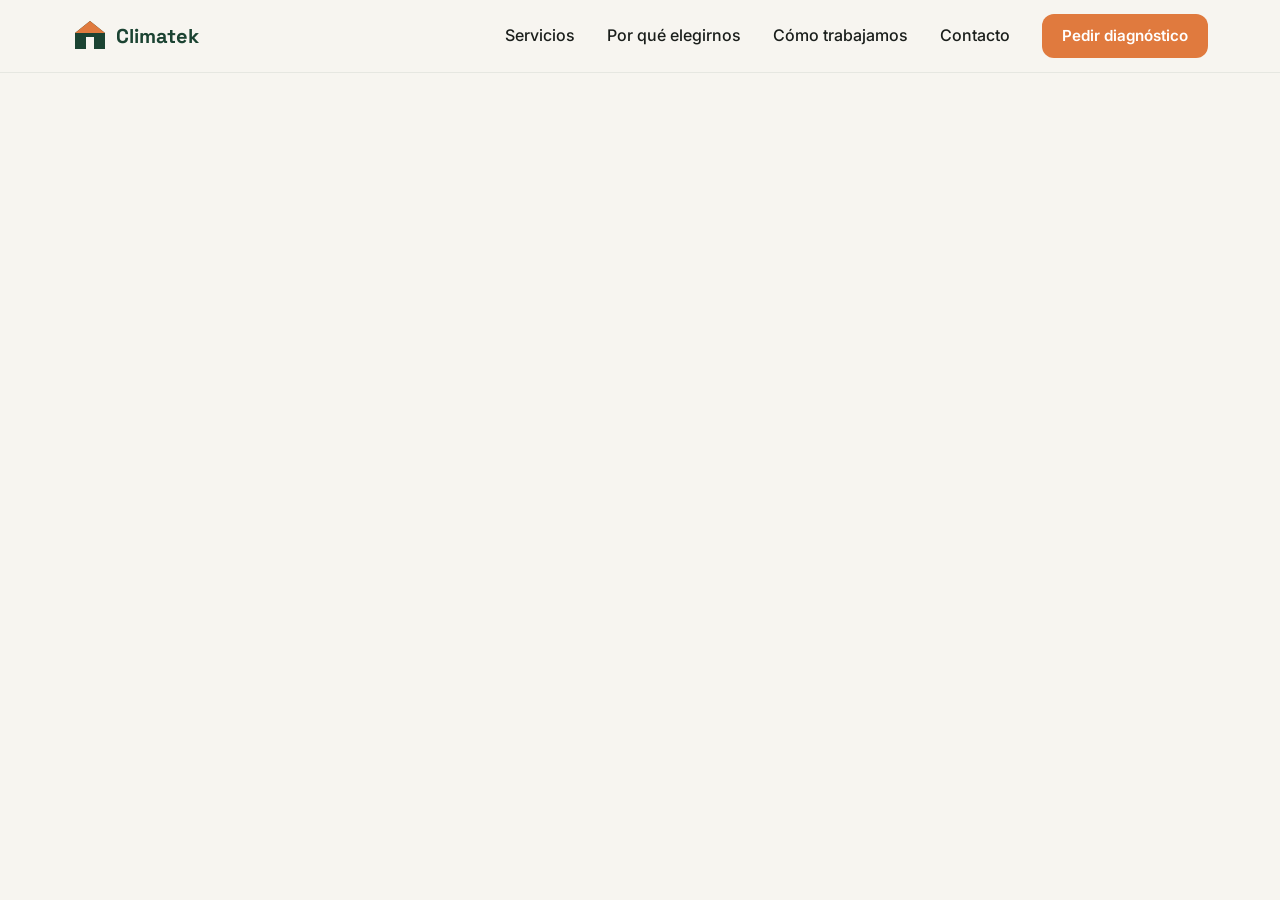
==== index.html @ 530b15f4 "feat: add sticky header, nav, and mobile menu toggle Also adds .claude/launch.json to serve the site" ====
<!DOCTYPE html>
<html lang="es">
<head>
  <meta charset="UTF-8">
  <meta name="viewport" content="width=device-width, initial-scale=1.0">
  <title>Climatek — Construcción bioclimática y eficiencia energética</title>
  <meta name="description" content="Diseño de vivienda bioclimática, análisis energético del hogar e instalación de IoT. Construimos hogares eficientes adaptados a su clima.">
  <link rel="preconnect" href="https://fonts.googleapis.com">
  <link rel="preconnect" href="https://fonts.gstatic.com" crossorigin>
  <link href="https://fonts.googleapis.com/css2?family=Space+Grotesk:wght@500;600;700&family=Inter:wght@400;500;600&display=swap" rel="stylesheet">
  <link rel="stylesheet" href="css/styles.css">
</head>
<body>
  <header class="header" id="header">
    <div class="container header__inner">
      <a href="#inicio" class="logo" aria-label="Climatek — inicio">
        <svg width="36" height="36" viewBox="0 0 36 36" fill="none" xmlns="http://www.w3.org/2000/svg">
          <path d="M18 3 L33 15 V31 H3 V15 Z" fill="#1B4332"/>
          <path d="M18 3 L33 15 H3 Z" fill="#E07A3E"/>
          <rect x="14" y="19" width="8" height="12" fill="#F7F5F0"/>
        </svg>
        <span>Climatek</span>
      </a>
      <button class="nav-toggle" id="navToggle" aria-expanded="false" aria-label="Abrir menú">
        <span></span><span></span><span></span>
      </button>
      <nav class="nav-menu" id="navMenu">
        <a href="#servicios" class="nav-link">Servicios</a>
        <a href="#beneficios" class="nav-link">Por qué elegirnos</a>
        <a href="#proceso" class="nav-link">Cómo trabajamos</a>
        <a href="#contacto" class="nav-link">Contacto</a>
        <a href="#contacto" class="btn btn--accent">Pedir diagnóstico</a>
      </nav>
    </div>
  </header>
  <main>
    <section id="inicio" class="hero"></section>
    <section id="servicios" class="services"></section>
    <section id="beneficios" class="benefits"></section>
    <section id="proceso" class="process"></section>
    <section id="estadisticas" class="stats"></section>
    <section id="contacto" class="contact"></section>
  </main>
  <footer class="footer" id="footer"></footer>
  <script src="js/script.js"></script>
</body>
</html>
---- css/styles.css ----
*, *::before, *::after { box-sizing: border-box; margin: 0; padding: 0; }

:root {
  --color-primary: #1B4332;
  --color-primary-dark: #0F2A1E;
  --color-text: #1A1E1B;
  --color-accent: #E07A3E;
  --color-accent-dark: #C7622A;
  --color-bg: #F7F5F0;
  --color-bg-alt: #D8E6DD;
  --color-white: #FFFFFF;

  --font-heading: "Space Grotesk", sans-serif;
  --font-body: "Inter", sans-serif;

  --container-width: 1200px;
  --radius-md: 12px;
  --radius-lg: 24px;

  --space-xs: 4px;
  --space-sm: 8px;
  --space-md: 16px;
  --space-lg: 32px;
  --space-xl: 64px;
}

html { scroll-behavior: smooth; }

body {
  font-family: var(--font-body);
  color: var(--color-text);
  background: var(--color-bg);
  line-height: 1.6;
}

h1, h2, h3, h4 {
  font-family: var(--font-heading);
  line-height: 1.2;
  font-weight: 600;
}

a { color: inherit; text-decoration: none; }
img, svg { display: block; max-width: 100%; }

.container {
  width: 100%;
  max-width: var(--container-width);
  margin: 0 auto;
  padding: 0 var(--space-lg);
}

@media (max-width: 640px) {
  .container { padding: 0 var(--space-md); }
}

.header {
  position: sticky;
  top: 0;
  z-index: 100;
  background: var(--color-bg);
  border-bottom: 1px solid rgba(27,67,50,0.08);
}

.header__inner {
  display: flex;
  align-items: center;
  justify-content: space-between;
  height: 72px;
}

.logo {
  display: flex;
  align-items: center;
  gap: var(--space-sm);
  font-family: var(--font-heading);
  font-weight: 700;
  font-size: 1.25rem;
  color: var(--color-primary);
}

.btn {
  display: inline-block;
  padding: 10px 20px;
  border-radius: var(--radius-md);
  font-weight: 600;
  font-size: 0.95rem;
  border: none;
  cursor: pointer;
  transition: transform 0.15s ease, background 0.15s ease;
}
.btn--accent { background: var(--color-accent); color: var(--color-white); }
.btn--accent:hover { background: var(--color-accent-dark); transform: translateY(-2px); }
.btn--outline { background: transparent; color: var(--color-primary); border: 2px solid var(--color-primary); }
.btn--outline:hover { background: var(--color-primary); color: var(--color-white); }

.nav-toggle {
  display: none;
  flex-direction: column;
  justify-content: center;
  gap: 5px;
  width: 36px;
  height: 36px;
  background: none;
  border: none;
  cursor: pointer;
}
.nav-toggle span { width: 100%; height: 2px; background: var(--color-text); border-radius: 2px; }

.nav-menu { display: flex; align-items: center; gap: var(--space-lg); }
.nav-link { font-weight: 500; position: relative; padding: 4px 0; }
.nav-link.is-active { color: var(--color-accent); }

@media (max-width: 1024px) {
  .nav-toggle { display: flex; }
  .nav-menu {
    position: absolute;
    top: 72px; left: 0; right: 0;
    background: var(--color-bg);
    flex-direction: column;
    align-items: flex-start;
    gap: var(--space-md);
    padding: var(--space-lg);
    border-bottom: 1px solid rgba(27,67,50,0.08);
    transform: translateY(-110%);
    opacity: 0;
    transition: transform 0.25s ease, opacity 0.25s ease;
    pointer-events: none;
  }
  .nav-menu.is-open { transform: translateY(0); opacity: 1; pointer-events: auto; }
}
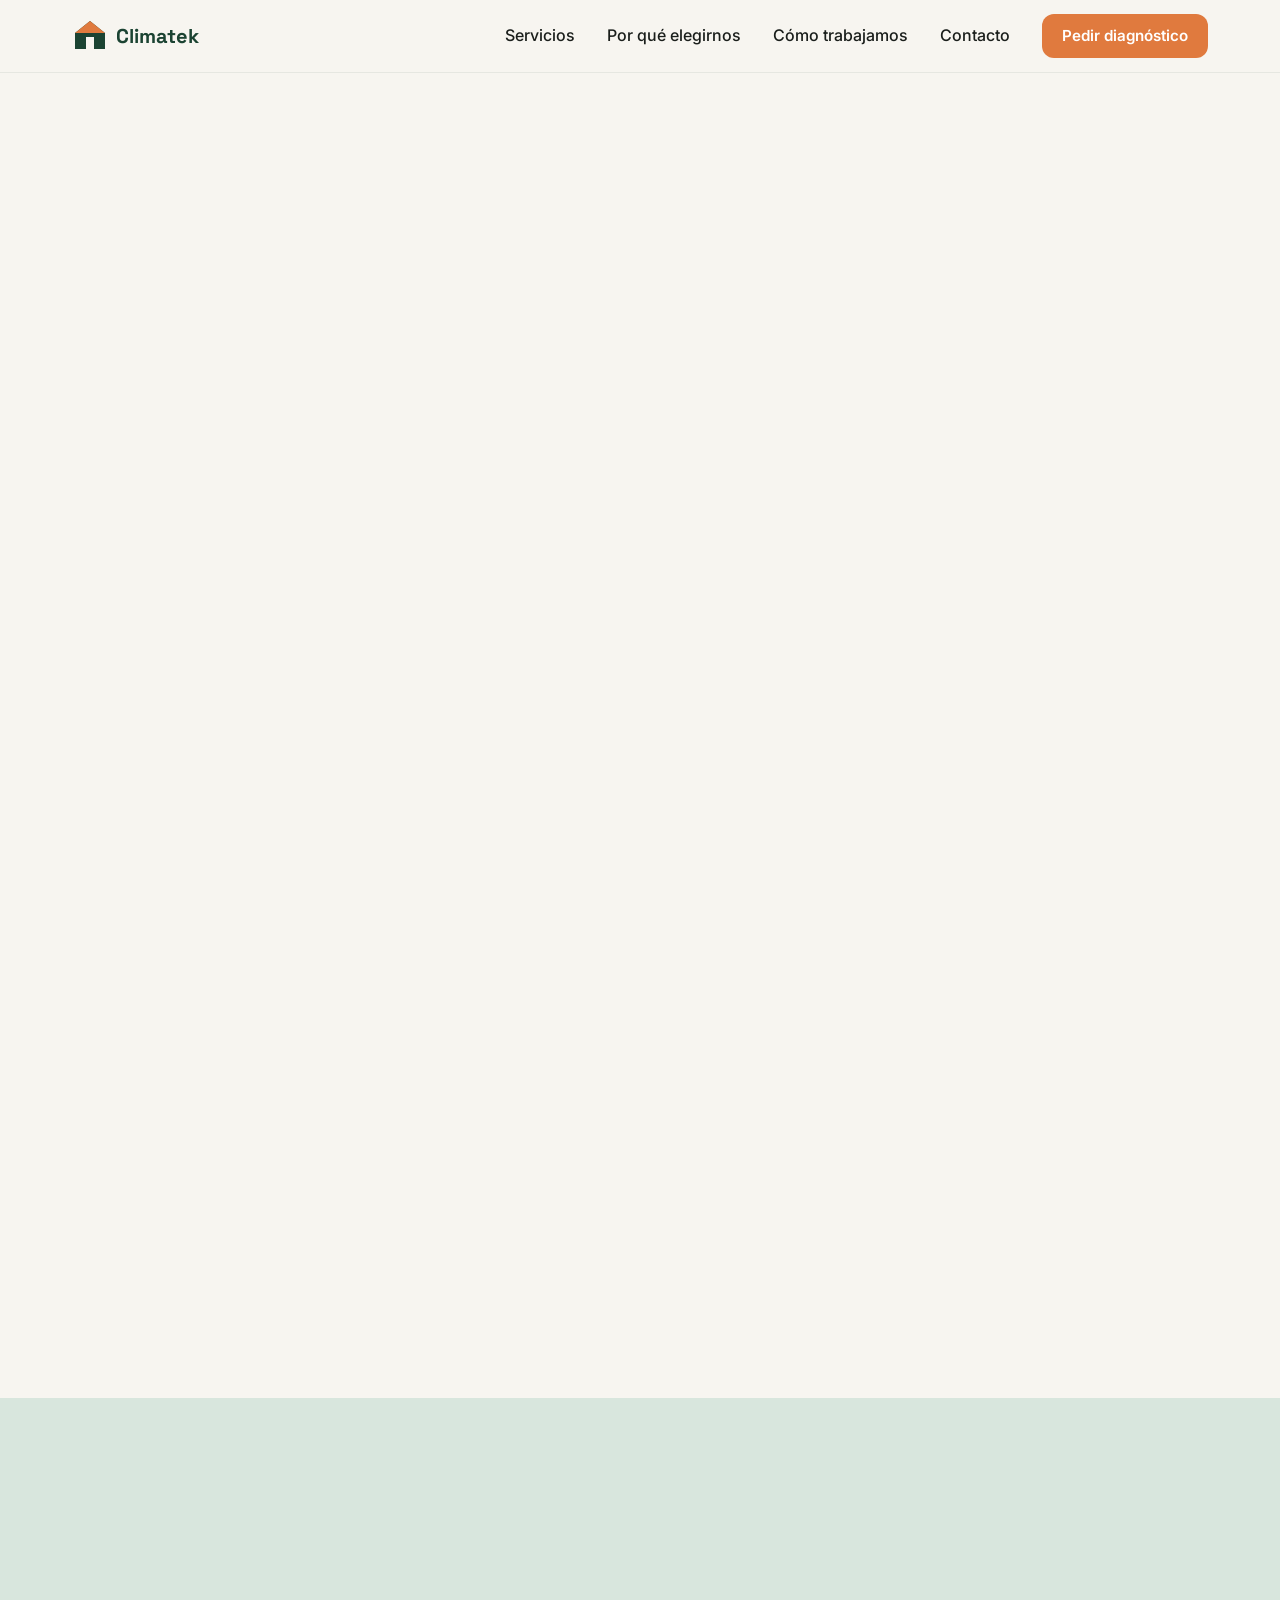
==== commit f785cb2d: "feat: add services, benefits, and process sections" ====
--- a/index.html
+++ b/index.html
@@ -34,10 +34,179 @@
     </div>
   </header>
   <main>
-    <section id="inicio" class="hero"></section>
-    <section id="servicios" class="services"></section>
-    <section id="beneficios" class="benefits"></section>
-    <section id="proceso" class="process"></section>
+    <section id="inicio" class="hero">
+      <div class="container hero__inner">
+        <div class="hero__content reveal">
+          <h1>Viviendas pensadas para su clima. Hogares que ahorran energía.</h1>
+          <p class="hero__subtitle">Diseñamos y mejoramos hogares combinando arquitectura bioclimática, análisis energético y tecnología IoT — para que cada vivienda consuma menos y rinda más.</p>
+          <div class="hero__actions">
+            <a href="#contacto" class="btn btn--accent">Pedir diagnóstico gratuito</a>
+            <a href="#servicios" class="btn btn--outline">Ver servicios</a>
+          </div>
+        </div>
+        <div class="hero__art reveal" aria-hidden="true">
+          <svg viewBox="0 0 420 360" xmlns="http://www.w3.org/2000/svg">
+            <circle cx="330" cy="70" r="40" fill="#E07A3E" opacity="0.9"/>
+            <g stroke="#E07A3E" stroke-width="4" stroke-linecap="round">
+              <line x1="330" y1="10" x2="330" y2="0"/>
+              <line x1="385" y1="30" x2="393" y2="22"/>
+              <line x1="395" y1="70" x2="405" y2="70"/>
+            </g>
+            <path d="M60 220 L160 140 L260 220 V320 H60 Z" fill="#1B4332"/>
+            <path d="M60 220 L160 140 L260 220 H60 Z" fill="#2D6A4F"/>
+            <rect x="100" y="250" width="40" height="70" fill="#F7F5F0"/>
+            <rect x="170" y="240" width="60" height="40" fill="#D8E6DD" stroke="#1B4332" stroke-width="2"/>
+            <g transform="translate(170,150) rotate(-18)">
+              <rect x="0" y="0" width="70" height="40" rx="3" fill="#0F2A1E"/>
+              <line x1="0" y1="10" x2="70" y2="10" stroke="#2D6A4F" stroke-width="2"/>
+              <line x1="0" y1="20" x2="70" y2="20" stroke="#2D6A4F" stroke-width="2"/>
+              <line x1="0" y1="30" x2="70" y2="30" stroke="#2D6A4F" stroke-width="2"/>
+            </g>
+            <circle cx="300" cy="260" r="26" fill="#FFFFFF" stroke="#1B4332" stroke-width="3"/>
+            <circle cx="300" cy="260" r="6" fill="#E07A3E"/>
+            <path d="M300 260 L300 240 M300 260 L316 272" stroke="#1B4332" stroke-width="3" stroke-linecap="round" fill="none"/>
+            <path d="M268 260 Q284 230 300 260 Q316 290 332 260" stroke="#E07A3E" stroke-width="2" fill="none" opacity="0.6"/>
+          </svg>
+        </div>
+      </div>
+    </section>
+    <section id="servicios" class="services">
+      <div class="container">
+        <h2 class="section-title reveal">Nuestros servicios</h2>
+        <p class="section-subtitle reveal">Tres formas de hacer que su vivienda rinda mejor con su entorno y con el presupuesto.</p>
+
+        <div class="services__grid">
+          <article class="service-card reveal">
+            <svg class="service-card__art" viewBox="0 0 120 120" aria-hidden="true">
+              <circle cx="60" cy="60" r="56" fill="#D8E6DD"/>
+              <path d="M30 70 L60 44 L90 70 V96 H30 Z" fill="#1B4332"/>
+              <path d="M30 70 L60 44 L90 70 H30 Z" fill="#2D6A4F"/>
+              <g stroke="#E07A3E" stroke-width="3" stroke-linecap="round">
+                <line x1="60" y1="20" x2="60" y2="30"/>
+                <line x1="34" y1="30" x2="40" y2="36"/>
+                <line x1="86" y1="30" x2="80" y2="36"/>
+              </g>
+            </svg>
+            <h3>Diseño de vivienda bioclimática</h3>
+            <p>Proyectamos su casa en función de la orientación solar, vientos y temperatura del terreno, para reducir la demanda de calefacción y refrigeración desde el primer plano.</p>
+            <ul class="service-card__list">
+              <li>Estudio climático del terreno</li>
+              <li>Orientación y ventilación óptima</li>
+              <li>Selección de materiales según zona</li>
+            </ul>
+          </article>
+
+          <article class="service-card reveal">
+            <svg class="service-card__art" viewBox="0 0 120 120" aria-hidden="true">
+              <circle cx="60" cy="60" r="56" fill="#D8E6DD"/>
+              <rect x="38" y="30" width="44" height="60" rx="4" fill="#1B4332"/>
+              <rect x="46" y="40" width="28" height="6" fill="#E07A3E"/>
+              <rect x="46" y="52" width="20" height="6" fill="#F7F5F0"/>
+              <rect x="46" y="64" width="24" height="6" fill="#F7F5F0"/>
+              <path d="M30 94 L50 78 L70 90 L90 74" stroke="#E07A3E" stroke-width="3" fill="none" stroke-linecap="round"/>
+            </svg>
+            <h3>Análisis energético del hogar</h3>
+            <p>Medimos el consumo real de su vivienda y entregamos un plan de mejora concreto: qué cambiar primero, cuánto ahorra y en cuánto tiempo se recupera la inversión.</p>
+            <ul class="service-card__list">
+              <li>Auditoría energética completa</li>
+              <li>Plan de mejoras priorizado</li>
+              <li>Estimación de ahorro y retorno</li>
+            </ul>
+          </article>
+
+          <article class="service-card reveal">
+            <svg class="service-card__art" viewBox="0 0 120 120" aria-hidden="true">
+              <circle cx="60" cy="60" r="56" fill="#D8E6DD"/>
+              <rect x="34" y="70" width="52" height="24" rx="4" fill="#1B4332"/>
+              <circle cx="60" cy="42" r="16" fill="none" stroke="#2D6A4F" stroke-width="3"/>
+              <circle cx="60" cy="42" r="6" fill="#E07A3E"/>
+              <circle cx="36" cy="30" r="5" fill="#E07A3E" opacity="0.7"/>
+              <circle cx="84" cy="30" r="5" fill="#E07A3E" opacity="0.7"/>
+              <line x1="60" y1="58" x2="60" y2="70" stroke="#2D6A4F" stroke-width="3"/>
+            </svg>
+            <h3>Análisis para instalación de IoT</h3>
+            <p>Evaluamos su hogar para definir qué sensores y automatizaciones tienen sentido: control de temperatura, consumo en tiempo real y gestión remota, sin sobre-equipar.</p>
+            <ul class="service-card__list">
+              <li>Relevamiento de puntos clave</li>
+              <li>Selección de sensores y hubs</li>
+              <li>Plan de instalación por etapas</li>
+            </ul>
+          </article>
+        </div>
+      </div>
+    </section>
+    <section id="beneficios" class="benefits">
+      <div class="container">
+        <h2 class="section-title reveal">Por qué elegirnos</h2>
+        <p class="section-subtitle reveal">Combinamos construcción, datos y tecnología para que cada decisión tenga un retorno medible.</p>
+
+        <div class="benefits__grid">
+          <div class="benefit reveal">
+            <svg class="benefit__icon" viewBox="0 0 48 48" aria-hidden="true">
+              <circle cx="24" cy="24" r="22" fill="none" stroke="#1B4332" stroke-width="2.5"/>
+              <path d="M24 12 L24 24 L32 30" stroke="#E07A3E" stroke-width="2.5" fill="none" stroke-linecap="round"/>
+            </svg>
+            <h3>Ahorro energético real</h3>
+            <p>Reducciones de consumo medibles desde los primeros meses de implementado el plan.</p>
+          </div>
+          <div class="benefit reveal">
+            <svg class="benefit__icon" viewBox="0 0 48 48" aria-hidden="true">
+              <rect x="10" y="10" width="28" height="28" rx="4" fill="none" stroke="#1B4332" stroke-width="2.5"/>
+              <circle cx="24" cy="24" r="5" fill="#E07A3E"/>
+              <line x1="24" y1="4" x2="24" y2="10" stroke="#1B4332" stroke-width="2.5"/>
+              <line x1="24" y1="38" x2="24" y2="44" stroke="#1B4332" stroke-width="2.5"/>
+            </svg>
+            <h3>Tecnología IoT aplicada</h3>
+            <p>Sensores y automatización pensados para el uso real del hogar, sin complejidad innecesaria.</p>
+          </div>
+          <div class="benefit reveal">
+            <svg class="benefit__icon" viewBox="0 0 48 48" aria-hidden="true">
+              <path d="M12 30 L24 16 L36 30" fill="none" stroke="#1B4332" stroke-width="2.5" stroke-linecap="round"/>
+              <circle cx="24" cy="16" r="4" fill="#E07A3E"/>
+            </svg>
+            <h3>Diseño adaptado al clima</h3>
+            <p>Cada proyecto se piensa según el terreno, la orientación y el microclima específico.</p>
+          </div>
+          <div class="benefit reveal">
+            <svg class="benefit__icon" viewBox="0 0 48 48" aria-hidden="true">
+              <circle cx="24" cy="24" r="22" fill="none" stroke="#1B4332" stroke-width="2.5"/>
+              <path d="M16 24 L22 30 L33 18" stroke="#E07A3E" stroke-width="3" fill="none" stroke-linecap="round" stroke-linejoin="round"/>
+            </svg>
+            <h3>Experiencia comprobada</h3>
+            <p>Un equipo que combina arquitectura, eficiencia energética e ingeniería en un mismo proceso.</p>
+          </div>
+        </div>
+      </div>
+    </section>
+    <section id="proceso" class="process">
+      <div class="container">
+        <h2 class="section-title reveal">Cómo trabajamos</h2>
+        <p class="section-subtitle reveal">Un proceso claro, de principio a fin, para cada proyecto.</p>
+
+        <ol class="timeline">
+          <li class="timeline__step reveal">
+            <span class="timeline__number">1</span>
+            <h3>Diagnóstico</h3>
+            <p>Visitamos el terreno o la vivienda y recopilamos datos climáticos, constructivos y de consumo.</p>
+          </li>
+          <li class="timeline__step reveal">
+            <span class="timeline__number">2</span>
+            <h3>Diseño y análisis</h3>
+            <p>Elaboramos la propuesta de diseño bioclimático o el plan de mejora energética e IoT.</p>
+          </li>
+          <li class="timeline__step reveal">
+            <span class="timeline__number">3</span>
+            <h3>Implementación</h3>
+            <p>Ejecutamos la construcción, las mejoras o la instalación de sensores según el plan acordado.</p>
+          </li>
+          <li class="timeline__step reveal">
+            <span class="timeline__number">4</span>
+            <h3>Seguimiento</h3>
+            <p>Medimos resultados reales de ahorro y ajustamos el sistema si es necesario.</p>
+          </li>
+        </ol>
+      </div>
+    </section>
     <section id="estadisticas" class="stats"></section>
     <section id="contacto" class="contact"></section>
   </main>
--- a/css/styles.css
+++ b/css/styles.css
@@ -128,3 +128,104 @@
   }
   .nav-menu.is-open { transform: translateY(0); opacity: 1; pointer-events: auto; }
 }
+
+.hero { padding: var(--space-xl) 0; overflow: hidden; }
+.hero__inner {
+  display: grid;
+  grid-template-columns: 1.1fr 1fr;
+  gap: var(--space-xl);
+  align-items: center;
+}
+.hero h1 { font-size: clamp(2rem, 4vw, 3rem); color: var(--color-primary-dark); margin-bottom: var(--space-md); }
+.hero__subtitle { font-size: 1.1rem; max-width: 46ch; margin-bottom: var(--space-lg); color: #3A4540; }
+.hero__actions { display: flex; gap: var(--space-md); flex-wrap: wrap; }
+.hero__art svg { width: 100%; height: auto; }
+
+@media (max-width: 1024px) {
+  .hero__inner { grid-template-columns: 1fr; text-align: center; }
+  .hero__actions { justify-content: center; }
+  .hero__art { max-width: 360px; margin: 0 auto; }
+}
+
+.reveal { opacity: 0; transform: translateY(24px); transition: opacity 0.6s ease, transform 0.6s ease; }
+.reveal.is-visible { opacity: 1; transform: translateY(0); }
+
+.services { padding: var(--space-xl) 0; }
+.section-title { font-size: clamp(1.75rem, 3vw, 2.5rem); color: var(--color-primary-dark); text-align: center; }
+.section-subtitle { text-align: center; max-width: 60ch; margin: var(--space-sm) auto var(--space-xl); color: #3A4540; }
+
+.services__grid {
+  display: grid;
+  grid-template-columns: repeat(3, 1fr);
+  gap: var(--space-lg);
+}
+
+.service-card {
+  background: var(--color-white);
+  border-radius: var(--radius-lg);
+  padding: var(--space-lg);
+  transition: transform 0.2s ease, box-shadow 0.2s ease;
+}
+.service-card:hover { transform: translateY(-6px); box-shadow: 0 16px 32px rgba(27,67,50,0.12); }
+.service-card__art { width: 100px; height: 100px; margin-bottom: var(--space-md); }
+.service-card h3 { font-size: 1.25rem; color: var(--color-primary-dark); margin-bottom: var(--space-sm); }
+.service-card p { color: #3A4540; margin-bottom: var(--space-md); }
+.service-card__list { list-style: none; display: flex; flex-direction: column; gap: 6px; }
+.service-card__list li { padding-left: var(--space-md); position: relative; font-size: 0.92rem; }
+.service-card__list li::before { content: "✓"; position: absolute; left: 0; color: var(--color-accent); font-weight: 700; }
+
+@media (max-width: 1024px) {
+  .services__grid { grid-template-columns: repeat(2, 1fr); }
+}
+@media (max-width: 640px) {
+  .services__grid { grid-template-columns: 1fr; }
+}
+
+.benefits { padding: var(--space-xl) 0; background: var(--color-bg-alt); }
+.benefits__grid {
+  display: grid;
+  grid-template-columns: repeat(4, 1fr);
+  gap: var(--space-lg);
+}
+.benefit { text-align: center; }
+.benefit__icon { width: 48px; height: 48px; margin: 0 auto var(--space-md); }
+.benefit h3 { font-size: 1.05rem; color: var(--color-primary-dark); margin-bottom: var(--space-xs); }
+.benefit p { font-size: 0.92rem; color: #3A4540; }
+
+@media (max-width: 1024px) {
+  .benefits__grid { grid-template-columns: repeat(2, 1fr); }
+}
+@media (max-width: 640px) {
+  .benefits__grid { grid-template-columns: 1fr; }
+}
+
+.process { padding: var(--space-xl) 0; }
+.timeline {
+  list-style: none;
+  display: grid;
+  grid-template-columns: repeat(4, 1fr);
+  gap: var(--space-lg);
+  position: relative;
+}
+.timeline__step { text-align: center; padding-top: var(--space-lg); position: relative; }
+.timeline__number {
+  display: flex;
+  align-items: center;
+  justify-content: center;
+  width: 40px; height: 40px;
+  margin: 0 auto var(--space-md);
+  border-radius: 50%;
+  background: var(--color-primary);
+  color: var(--color-white);
+  font-family: var(--font-heading);
+  font-weight: 700;
+}
+.timeline__step h3 { color: var(--color-primary-dark); margin-bottom: var(--space-xs); }
+.timeline__step p { font-size: 0.92rem; color: #3A4540; }
+
+@media (max-width: 1024px) {
+  .timeline { grid-template-columns: repeat(2, 1fr); }
+}
+@media (max-width: 640px) {
+  .timeline { grid-template-columns: 1fr; }
+}
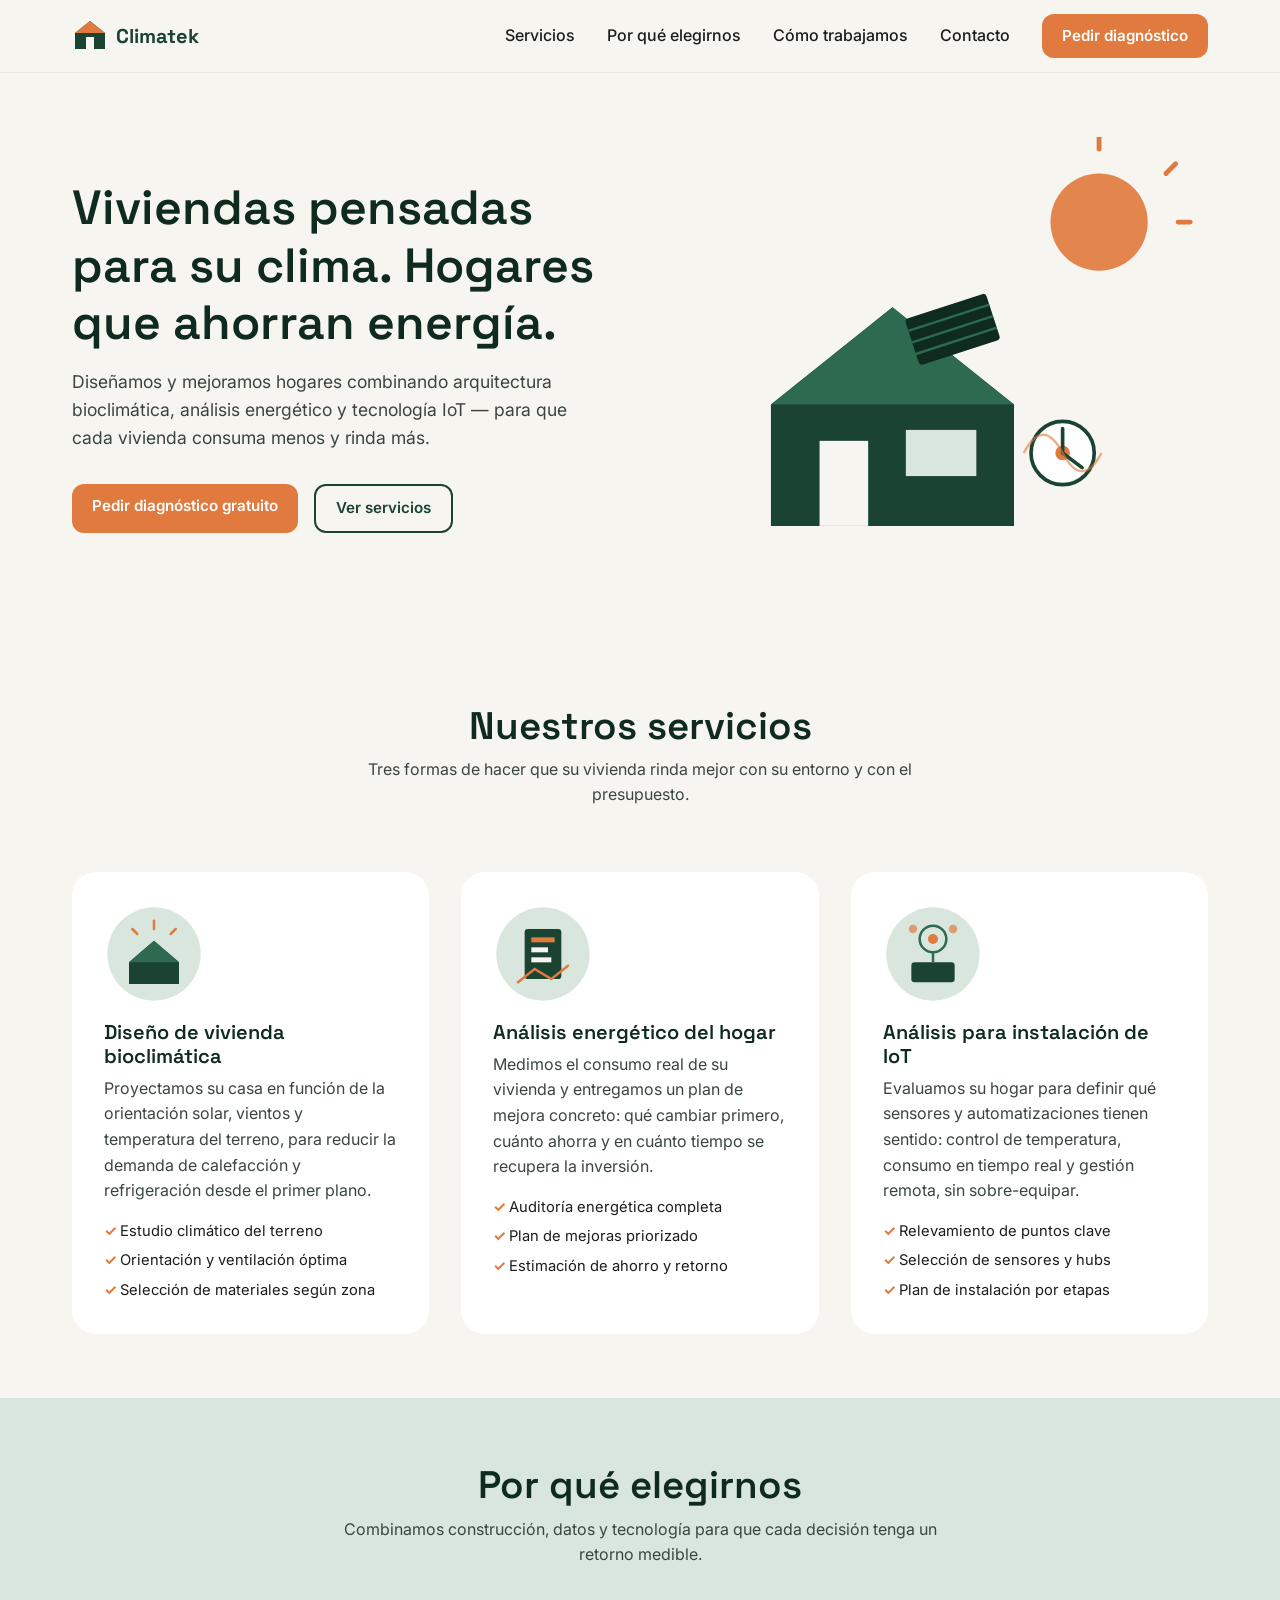
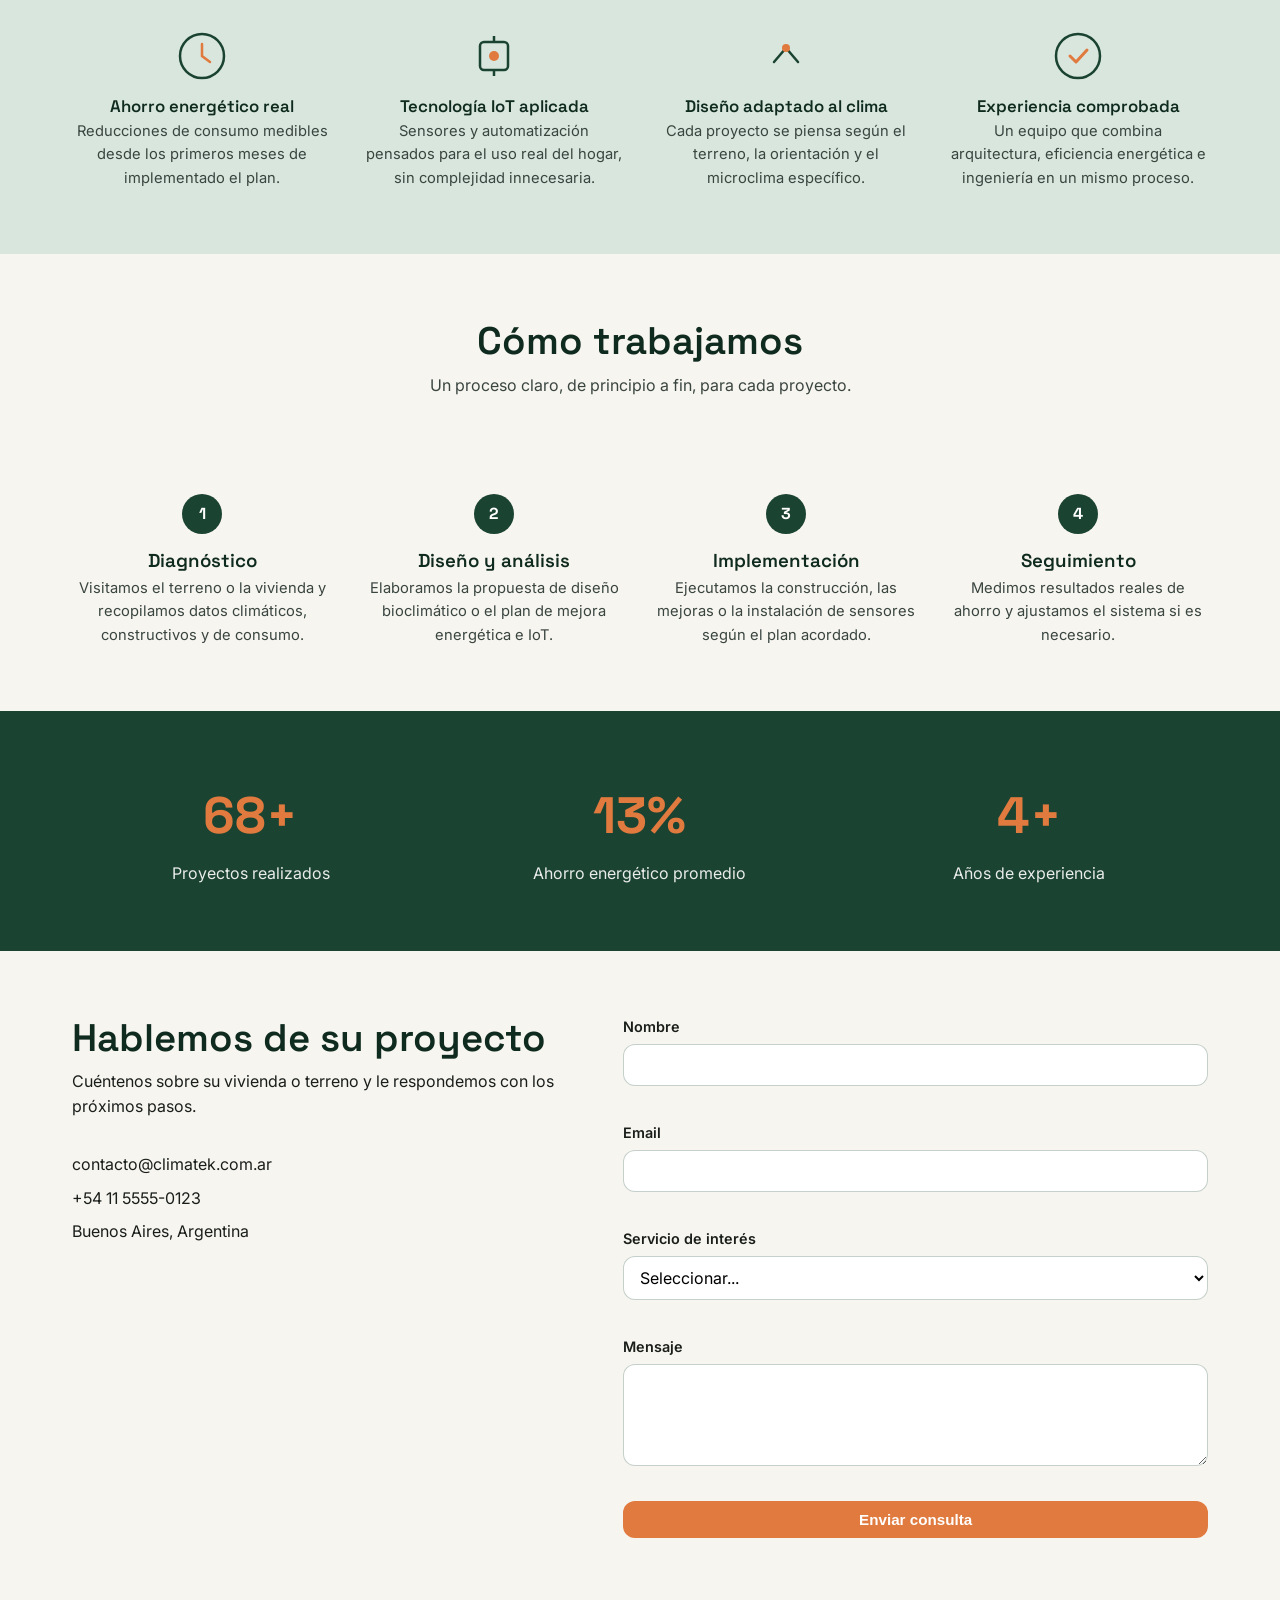
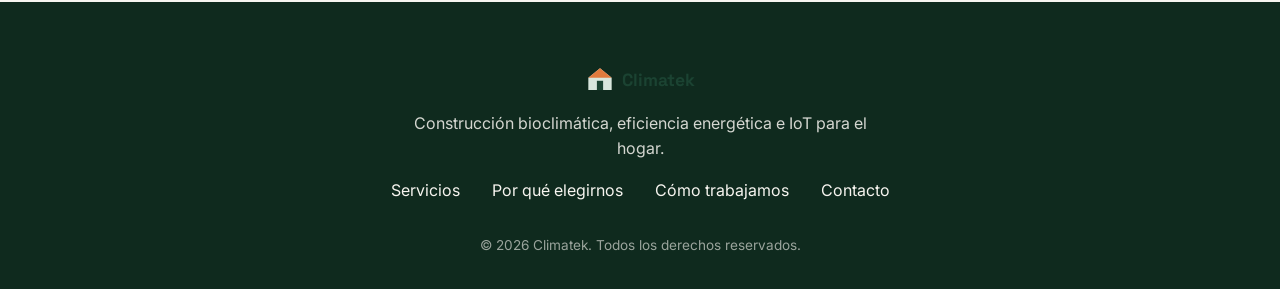
==== commit e314a9dd: "feat: add stats counters, contact form, footer, and scroll interactivity Completes the landing page:" ====
--- a/index.html
+++ b/index.html
@@ -207,10 +207,86 @@
         </ol>
       </div>
     </section>
-    <section id="estadisticas" class="stats"></section>
-    <section id="contacto" class="contact"></section>
+    <section id="estadisticas" class="stats">
+      <div class="container stats__grid">
+        <div class="stat">
+          <span class="stat-number" data-target="180">0</span><span class="stat-suffix">+</span>
+          <p>Proyectos realizados</p>
+        </div>
+        <div class="stat">
+          <span class="stat-number" data-target="35">0</span><span class="stat-suffix">%</span>
+          <p>Ahorro energético promedio</p>
+        </div>
+        <div class="stat">
+          <span class="stat-number" data-target="12">0</span><span class="stat-suffix">+</span>
+          <p>Años de experiencia</p>
+        </div>
+      </div>
+    </section>
+    <section id="contacto" class="contact">
+      <div class="container contact__inner">
+        <div class="contact__info reveal">
+          <h2 class="section-title" style="text-align:left">Hablemos de su proyecto</h2>
+          <p>Cuéntenos sobre su vivienda o terreno y le respondemos con los próximos pasos.</p>
+          <ul class="contact__details">
+            <li>contacto@climatek.com.ar</li>
+            <li>+54 11 5555-0123</li>
+            <li>Buenos Aires, Argentina</li>
+          </ul>
+        </div>
+
+        <form id="contactForm" class="contact-form reveal" novalidate>
+          <div class="form-field">
+            <label for="name">Nombre</label>
+            <input type="text" id="name" name="name" required>
+            <span class="form-error" data-for="name"></span>
+          </div>
+          <div class="form-field">
+            <label for="email">Email</label>
+            <input type="email" id="email" name="email" required>
+            <span class="form-error" data-for="email"></span>
+          </div>
+          <div class="form-field">
+            <label for="service">Servicio de interés</label>
+            <select id="service" name="service" required>
+              <option value="" disabled selected>Seleccionar...</option>
+              <option value="bioclimatico">Diseño de vivienda bioclimática</option>
+              <option value="energetico">Análisis energético del hogar</option>
+              <option value="iot">Análisis para instalación de IoT</option>
+            </select>
+            <span class="form-error" data-for="service"></span>
+          </div>
+          <div class="form-field">
+            <label for="message">Mensaje</label>
+            <textarea id="message" name="message" rows="4" required></textarea>
+            <span class="form-error" data-for="message"></span>
+          </div>
+          <button type="submit" class="btn btn--accent">Enviar consulta</button>
+          <p class="form-success" hidden>¡Gracias! Recibimos su consulta y le responderemos a la brevedad.</p>
+        </form>
+      </div>
+    </section>
   </main>
-  <footer class="footer" id="footer"></footer>
+  <footer class="footer" id="footer">
+    <div class="container footer__inner">
+      <div class="logo logo--footer">
+        <svg width="28" height="28" viewBox="0 0 36 36" fill="none" xmlns="http://www.w3.org/2000/svg">
+          <path d="M18 3 L33 15 V31 H3 V15 Z" fill="#D8E6DD"/>
+          <path d="M18 3 L33 15 H3 Z" fill="#E07A3E"/>
+          <rect x="14" y="19" width="8" height="12" fill="#1B4332"/>
+        </svg>
+        <span>Climatek</span>
+      </div>
+      <p class="footer__tagline">Construcción bioclimática, eficiencia energética e IoT para el hogar.</p>
+      <nav class="footer__links">
+        <a href="#servicios">Servicios</a>
+        <a href="#beneficios">Por qué elegirnos</a>
+        <a href="#proceso">Cómo trabajamos</a>
+        <a href="#contacto">Contacto</a>
+      </nav>
+      <p class="footer__copy">© 2026 Climatek. Todos los derechos reservados.</p>
+    </div>
+  </footer>
   <script src="js/script.js"></script>
 </body>
 </html>
--- a/css/styles.css
+++ b/css/styles.css
@@ -229,3 +229,63 @@
 @media (max-width: 640px) {
   .timeline { grid-template-columns: 1fr; }
 }
+
+.stats { padding: var(--space-xl) 0; background: var(--color-primary); color: var(--color-white); }
+.stats__grid {
+  display: grid;
+  grid-template-columns: repeat(3, 1fr);
+  gap: var(--space-lg);
+  text-align: center;
+}
+.stat-number, .stat-suffix {
+  font-family: var(--font-heading);
+  font-size: clamp(2.25rem, 4vw, 3.25rem);
+  font-weight: 700;
+  color: var(--color-accent);
+}
+.stat p { margin-top: var(--space-xs); opacity: 0.9; }
+
+@media (max-width: 640px) {
+  .stats__grid { grid-template-columns: 1fr; gap: var(--space-xl); }
+}
+
+.contact { padding: var(--space-xl) 0; }
+.contact__inner {
+  display: grid;
+  grid-template-columns: 1fr 1.2fr;
+  gap: var(--space-xl);
+}
+.contact__info h2 { margin-bottom: var(--space-sm); }
+.contact__details { list-style: none; margin-top: var(--space-lg); display: flex; flex-direction: column; gap: var(--space-sm); }
+
+.contact-form { display: flex; flex-direction: column; gap: var(--space-md); }
+.form-field { display: flex; flex-direction: column; gap: 6px; }
+.form-field label { font-weight: 600; font-size: 0.9rem; }
+.form-field input, .form-field select, .form-field textarea {
+  padding: 10px 12px;
+  border: 1.5px solid rgba(27,67,50,0.25);
+  border-radius: var(--radius-md);
+  font-family: var(--font-body);
+  font-size: 1rem;
+  background: var(--color-white);
+}
+.form-field input:focus, .form-field select:focus, .form-field textarea:focus {
+  outline: none;
+  border-color: var(--color-accent);
+}
+.form-field.has-error input, .form-field.has-error select, .form-field.has-error textarea {
+  border-color: #C0392B;
+}
+.form-error { font-size: 0.82rem; color: #C0392B; min-height: 1em; }
+.form-success { margin-top: var(--space-sm); color: var(--color-primary-dark); font-weight: 600; }
+
+@media (max-width: 1024px) {
+  .contact__inner { grid-template-columns: 1fr; }
+}
+
+.footer { background: var(--color-primary-dark); color: var(--color-bg); padding: var(--space-xl) 0 var(--space-lg); }
+.footer__inner { display: flex; flex-direction: column; align-items: center; gap: var(--space-md); text-align: center; }
+.logo--footer { display: flex; align-items: center; gap: var(--space-sm); font-family: var(--font-heading); font-weight: 700; font-size: 1.1rem; }
+.footer__tagline { max-width: 50ch; opacity: 0.85; }
+.footer__links { display: flex; gap: var(--space-lg); flex-wrap: wrap; justify-content: center; }
+.footer__copy { opacity: 0.6; font-size: 0.85rem; margin-top: var(--space-md); }
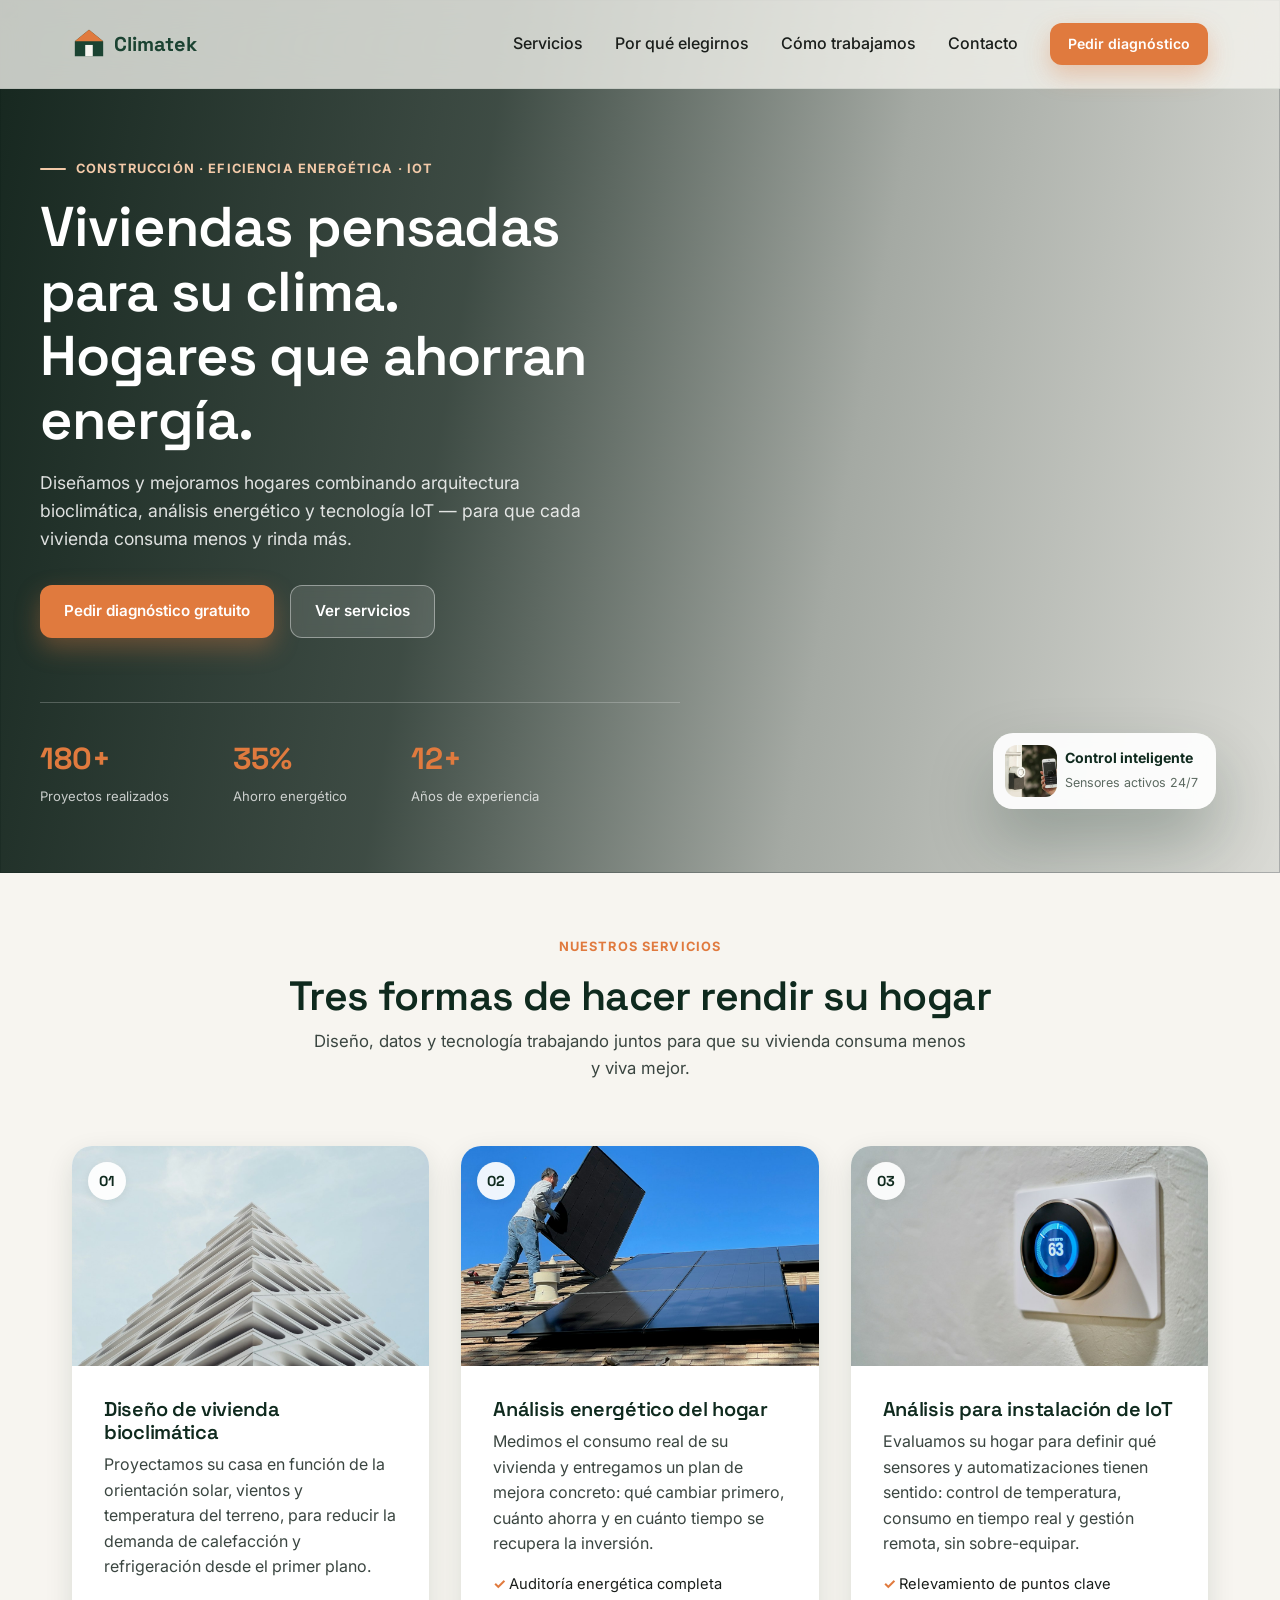
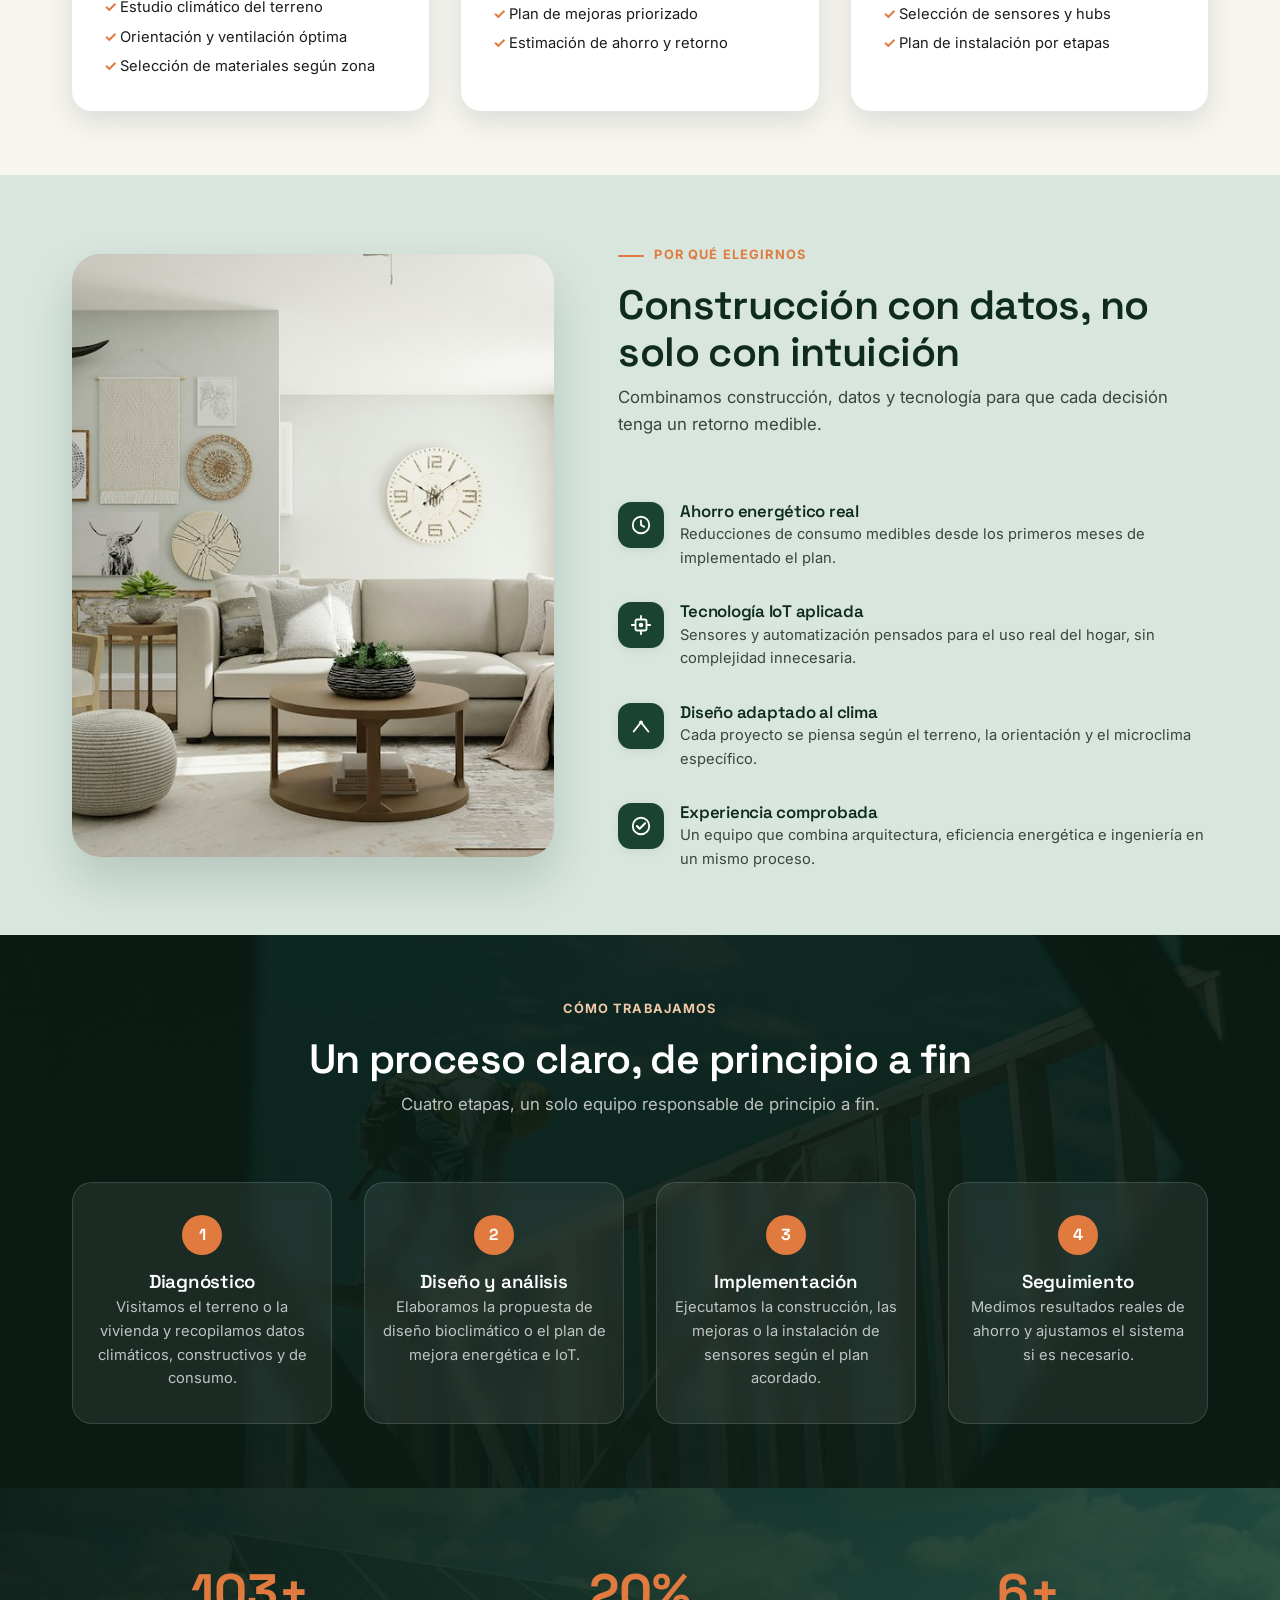
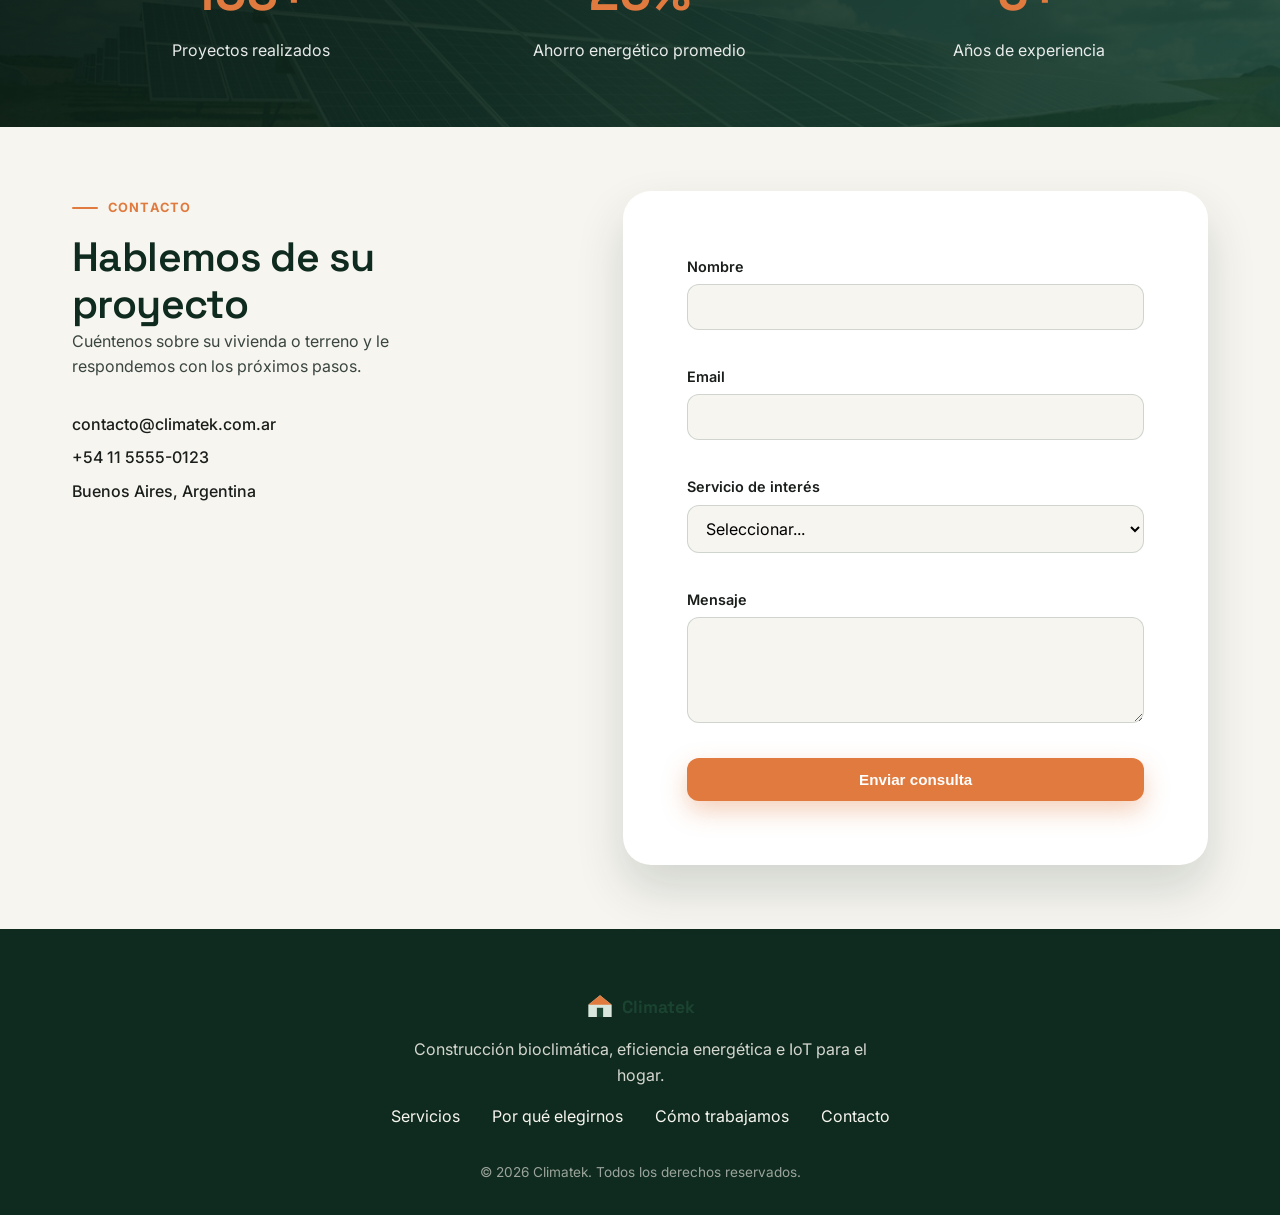
==== commit 1c1dd242: "feat: redesign with real photography and premium SaaS-style visual depth Replaces the hand-drawn SVG" ====
--- a/index.html
+++ b/index.html
@@ -7,14 +7,14 @@
   <meta name="description" content="Diseño de vivienda bioclimática, análisis energético del hogar e instalación de IoT. Construimos hogares eficientes adaptados a su clima.">
   <link rel="preconnect" href="https://fonts.googleapis.com">
   <link rel="preconnect" href="https://fonts.gstatic.com" crossorigin>
-  <link href="https://fonts.googleapis.com/css2?family=Space+Grotesk:wght@500;600;700&family=Inter:wght@400;500;600&display=swap" rel="stylesheet">
+  <link href="https://fonts.googleapis.com/css2?family=Space+Grotesk:wght@500;600;700&family=Inter:wght@400;500;600;700&display=swap" rel="stylesheet">
   <link rel="stylesheet" href="css/styles.css">
 </head>
 <body>
   <header class="header" id="header">
     <div class="container header__inner">
       <a href="#inicio" class="logo" aria-label="Climatek — inicio">
-        <svg width="36" height="36" viewBox="0 0 36 36" fill="none" xmlns="http://www.w3.org/2000/svg">
+        <svg width="34" height="34" viewBox="0 0 36 36" fill="none" xmlns="http://www.w3.org/2000/svg">
           <path d="M18 3 L33 15 V31 H3 V15 Z" fill="#1B4332"/>
           <path d="M18 3 L33 15 H3 Z" fill="#E07A3E"/>
           <rect x="14" y="19" width="8" height="12" fill="#F7F5F0"/>
@@ -29,159 +29,164 @@
         <a href="#beneficios" class="nav-link">Por qué elegirnos</a>
         <a href="#proceso" class="nav-link">Cómo trabajamos</a>
         <a href="#contacto" class="nav-link">Contacto</a>
-        <a href="#contacto" class="btn btn--accent">Pedir diagnóstico</a>
+        <a href="#contacto" class="btn btn--accent btn--sm">Pedir diagnóstico</a>
       </nav>
     </div>
   </header>
+
   <main>
     <section id="inicio" class="hero">
+      <div class="hero__media" aria-hidden="true">
+        <img src="assets/img/hero.jpg" alt="">
+      </div>
+      <div class="hero__scrim" aria-hidden="true"></div>
+
       <div class="container hero__inner">
         <div class="hero__content reveal">
-          <h1>Viviendas pensadas para su clima. Hogares que ahorran energía.</h1>
+          <span class="eyebrow eyebrow--light">Construcción · Eficiencia energética · IoT</span>
+          <h1>Viviendas pensadas para su clima.<br>Hogares que ahorran energía.</h1>
           <p class="hero__subtitle">Diseñamos y mejoramos hogares combinando arquitectura bioclimática, análisis energético y tecnología IoT — para que cada vivienda consuma menos y rinda más.</p>
           <div class="hero__actions">
             <a href="#contacto" class="btn btn--accent">Pedir diagnóstico gratuito</a>
-            <a href="#servicios" class="btn btn--outline">Ver servicios</a>
-          </div>
-        </div>
-        <div class="hero__art reveal" aria-hidden="true">
-          <svg viewBox="0 0 420 360" xmlns="http://www.w3.org/2000/svg">
-            <circle cx="330" cy="70" r="40" fill="#E07A3E" opacity="0.9"/>
-            <g stroke="#E07A3E" stroke-width="4" stroke-linecap="round">
-              <line x1="330" y1="10" x2="330" y2="0"/>
-              <line x1="385" y1="30" x2="393" y2="22"/>
-              <line x1="395" y1="70" x2="405" y2="70"/>
-            </g>
-            <path d="M60 220 L160 140 L260 220 V320 H60 Z" fill="#1B4332"/>
-            <path d="M60 220 L160 140 L260 220 H60 Z" fill="#2D6A4F"/>
-            <rect x="100" y="250" width="40" height="70" fill="#F7F5F0"/>
-            <rect x="170" y="240" width="60" height="40" fill="#D8E6DD" stroke="#1B4332" stroke-width="2"/>
-            <g transform="translate(170,150) rotate(-18)">
-              <rect x="0" y="0" width="70" height="40" rx="3" fill="#0F2A1E"/>
-              <line x1="0" y1="10" x2="70" y2="10" stroke="#2D6A4F" stroke-width="2"/>
-              <line x1="0" y1="20" x2="70" y2="20" stroke="#2D6A4F" stroke-width="2"/>
-              <line x1="0" y1="30" x2="70" y2="30" stroke="#2D6A4F" stroke-width="2"/>
-            </g>
-            <circle cx="300" cy="260" r="26" fill="#FFFFFF" stroke="#1B4332" stroke-width="3"/>
-            <circle cx="300" cy="260" r="6" fill="#E07A3E"/>
-            <path d="M300 260 L300 240 M300 260 L316 272" stroke="#1B4332" stroke-width="3" stroke-linecap="round" fill="none"/>
-            <path d="M268 260 Q284 230 300 260 Q316 290 332 260" stroke="#E07A3E" stroke-width="2" fill="none" opacity="0.6"/>
-          </svg>
-        </div>
-      </div>
-    </section>
+            <a href="#servicios" class="btn btn--ghost">Ver servicios</a>
+          </div>
+          <div class="hero__stats">
+            <div class="hero__stat"><strong>180+</strong><span>Proyectos realizados</span></div>
+            <div class="hero__stat"><strong>35%</strong><span>Ahorro energético</span></div>
+            <div class="hero__stat"><strong>12+</strong><span>Años de experiencia</span></div>
+          </div>
+        </div>
+      </div>
+
+      <div class="hero__floating-card reveal" aria-hidden="true">
+        <img src="assets/img/iot-detail.jpg" alt="">
+        <div>
+          <strong>Control inteligente</strong>
+          <span>Sensores activos 24/7</span>
+        </div>
+      </div>
+    </section>
+
     <section id="servicios" class="services">
       <div class="container">
-        <h2 class="section-title reveal">Nuestros servicios</h2>
-        <p class="section-subtitle reveal">Tres formas de hacer que su vivienda rinda mejor con su entorno y con el presupuesto.</p>
+        <span class="eyebrow">Nuestros servicios</span>
+        <h2 class="section-title reveal">Tres formas de hacer rendir su hogar</h2>
+        <p class="section-subtitle reveal">Diseño, datos y tecnología trabajando juntos para que su vivienda consuma menos y viva mejor.</p>
 
         <div class="services__grid">
           <article class="service-card reveal">
-            <svg class="service-card__art" viewBox="0 0 120 120" aria-hidden="true">
-              <circle cx="60" cy="60" r="56" fill="#D8E6DD"/>
-              <path d="M30 70 L60 44 L90 70 V96 H30 Z" fill="#1B4332"/>
-              <path d="M30 70 L60 44 L90 70 H30 Z" fill="#2D6A4F"/>
-              <g stroke="#E07A3E" stroke-width="3" stroke-linecap="round">
-                <line x1="60" y1="20" x2="60" y2="30"/>
-                <line x1="34" y1="30" x2="40" y2="36"/>
-                <line x1="86" y1="30" x2="80" y2="36"/>
-              </g>
-            </svg>
-            <h3>Diseño de vivienda bioclimática</h3>
-            <p>Proyectamos su casa en función de la orientación solar, vientos y temperatura del terreno, para reducir la demanda de calefacción y refrigeración desde el primer plano.</p>
-            <ul class="service-card__list">
-              <li>Estudio climático del terreno</li>
-              <li>Orientación y ventilación óptima</li>
-              <li>Selección de materiales según zona</li>
-            </ul>
+            <div class="service-card__media">
+              <img src="assets/img/service-bioclimatic.jpg" alt="Fachada de vivienda moderna con diseño bioclimático">
+              <span class="service-card__badge">01</span>
+            </div>
+            <div class="service-card__body">
+              <h3>Diseño de vivienda bioclimática</h3>
+              <p>Proyectamos su casa en función de la orientación solar, vientos y temperatura del terreno, para reducir la demanda de calefacción y refrigeración desde el primer plano.</p>
+              <ul class="service-card__list">
+                <li>Estudio climático del terreno</li>
+                <li>Orientación y ventilación óptima</li>
+                <li>Selección de materiales según zona</li>
+              </ul>
+            </div>
           </article>
 
           <article class="service-card reveal">
-            <svg class="service-card__art" viewBox="0 0 120 120" aria-hidden="true">
-              <circle cx="60" cy="60" r="56" fill="#D8E6DD"/>
-              <rect x="38" y="30" width="44" height="60" rx="4" fill="#1B4332"/>
-              <rect x="46" y="40" width="28" height="6" fill="#E07A3E"/>
-              <rect x="46" y="52" width="20" height="6" fill="#F7F5F0"/>
-              <rect x="46" y="64" width="24" height="6" fill="#F7F5F0"/>
-              <path d="M30 94 L50 78 L70 90 L90 74" stroke="#E07A3E" stroke-width="3" fill="none" stroke-linecap="round"/>
-            </svg>
-            <h3>Análisis energético del hogar</h3>
-            <p>Medimos el consumo real de su vivienda y entregamos un plan de mejora concreto: qué cambiar primero, cuánto ahorra y en cuánto tiempo se recupera la inversión.</p>
-            <ul class="service-card__list">
-              <li>Auditoría energética completa</li>
-              <li>Plan de mejoras priorizado</li>
-              <li>Estimación de ahorro y retorno</li>
-            </ul>
+            <div class="service-card__media">
+              <img src="assets/img/service-energy.jpg" alt="Técnico instalando paneles de eficiencia energética en un techo">
+              <span class="service-card__badge">02</span>
+            </div>
+            <div class="service-card__body">
+              <h3>Análisis energético del hogar</h3>
+              <p>Medimos el consumo real de su vivienda y entregamos un plan de mejora concreto: qué cambiar primero, cuánto ahorra y en cuánto tiempo se recupera la inversión.</p>
+              <ul class="service-card__list">
+                <li>Auditoría energética completa</li>
+                <li>Plan de mejoras priorizado</li>
+                <li>Estimación de ahorro y retorno</li>
+              </ul>
+            </div>
           </article>
 
           <article class="service-card reveal">
-            <svg class="service-card__art" viewBox="0 0 120 120" aria-hidden="true">
-              <circle cx="60" cy="60" r="56" fill="#D8E6DD"/>
-              <rect x="34" y="70" width="52" height="24" rx="4" fill="#1B4332"/>
-              <circle cx="60" cy="42" r="16" fill="none" stroke="#2D6A4F" stroke-width="3"/>
-              <circle cx="60" cy="42" r="6" fill="#E07A3E"/>
-              <circle cx="36" cy="30" r="5" fill="#E07A3E" opacity="0.7"/>
-              <circle cx="84" cy="30" r="5" fill="#E07A3E" opacity="0.7"/>
-              <line x1="60" y1="58" x2="60" y2="70" stroke="#2D6A4F" stroke-width="3"/>
-            </svg>
-            <h3>Análisis para instalación de IoT</h3>
-            <p>Evaluamos su hogar para definir qué sensores y automatizaciones tienen sentido: control de temperatura, consumo en tiempo real y gestión remota, sin sobre-equipar.</p>
-            <ul class="service-card__list">
-              <li>Relevamiento de puntos clave</li>
-              <li>Selección de sensores y hubs</li>
-              <li>Plan de instalación por etapas</li>
-            </ul>
+            <div class="service-card__media">
+              <img src="assets/img/service-iot.jpg" alt="Termostato inteligente IoT instalado en una pared">
+              <span class="service-card__badge">03</span>
+            </div>
+            <div class="service-card__body">
+              <h3>Análisis para instalación de IoT</h3>
+              <p>Evaluamos su hogar para definir qué sensores y automatizaciones tienen sentido: control de temperatura, consumo en tiempo real y gestión remota, sin sobre-equipar.</p>
+              <ul class="service-card__list">
+                <li>Relevamiento de puntos clave</li>
+                <li>Selección de sensores y hubs</li>
+                <li>Plan de instalación por etapas</li>
+              </ul>
+            </div>
           </article>
         </div>
       </div>
     </section>
+
     <section id="beneficios" class="benefits">
+      <div class="container benefits__inner">
+        <div class="benefits__media reveal">
+          <img src="assets/img/about.jpg" alt="Interior cálido y confortable de una vivienda eficiente">
+        </div>
+        <div class="benefits__content">
+          <span class="eyebrow">Por qué elegirnos</span>
+          <h2 class="section-title section-title--left reveal">Construcción con datos, no solo con intuición</h2>
+          <p class="section-subtitle section-subtitle--left reveal">Combinamos construcción, datos y tecnología para que cada decisión tenga un retorno medible.</p>
+
+          <ul class="benefits__list">
+            <li class="reveal">
+              <span class="benefits__icon">
+                <svg viewBox="0 0 24 24" fill="none" xmlns="http://www.w3.org/2000/svg"><circle cx="12" cy="12" r="9" stroke="white" stroke-width="2"/><path d="M12 7v5l3.5 2" stroke="white" stroke-width="2" stroke-linecap="round"/></svg>
+              </span>
+              <div>
+                <h3>Ahorro energético real</h3>
+                <p>Reducciones de consumo medibles desde los primeros meses de implementado el plan.</p>
+              </div>
+            </li>
+            <li class="reveal">
+              <span class="benefits__icon">
+                <svg viewBox="0 0 24 24" fill="none" xmlns="http://www.w3.org/2000/svg"><rect x="6" y="6" width="12" height="12" rx="2" stroke="white" stroke-width="2"/><circle cx="12" cy="12" r="2.5" fill="white"/><path d="M12 2v3M12 19v3M2 12h3M19 12h3" stroke="white" stroke-width="2" stroke-linecap="round"/></svg>
+              </span>
+              <div>
+                <h3>Tecnología IoT aplicada</h3>
+                <p>Sensores y automatización pensados para el uso real del hogar, sin complejidad innecesaria.</p>
+              </div>
+            </li>
+            <li class="reveal">
+              <span class="benefits__icon">
+                <svg viewBox="0 0 24 24" fill="none" xmlns="http://www.w3.org/2000/svg"><path d="M4 18 L12 8 L20 18" stroke="white" stroke-width="2" fill="none" stroke-linecap="round" stroke-linejoin="round"/><circle cx="12" cy="8" r="2" fill="white"/></svg>
+              </span>
+              <div>
+                <h3>Diseño adaptado al clima</h3>
+                <p>Cada proyecto se piensa según el terreno, la orientación y el microclima específico.</p>
+              </div>
+            </li>
+            <li class="reveal">
+              <span class="benefits__icon">
+                <svg viewBox="0 0 24 24" fill="none" xmlns="http://www.w3.org/2000/svg"><circle cx="12" cy="12" r="9" stroke="white" stroke-width="2"/><path d="M7.5 12 L10.5 15 L16.5 9" stroke="white" stroke-width="2.2" fill="none" stroke-linecap="round" stroke-linejoin="round"/></svg>
+              </span>
+              <div>
+                <h3>Experiencia comprobada</h3>
+                <p>Un equipo que combina arquitectura, eficiencia energética e ingeniería en un mismo proceso.</p>
+              </div>
+            </li>
+          </ul>
+        </div>
+      </div>
+    </section>
+
+    <section id="proceso" class="process">
+      <div class="process__media" aria-hidden="true">
+        <img src="assets/img/process-bg.jpg" alt="">
+      </div>
+      <div class="process__scrim" aria-hidden="true"></div>
+
       <div class="container">
-        <h2 class="section-title reveal">Por qué elegirnos</h2>
-        <p class="section-subtitle reveal">Combinamos construcción, datos y tecnología para que cada decisión tenga un retorno medible.</p>
-
-        <div class="benefits__grid">
-          <div class="benefit reveal">
-            <svg class="benefit__icon" viewBox="0 0 48 48" aria-hidden="true">
-              <circle cx="24" cy="24" r="22" fill="none" stroke="#1B4332" stroke-width="2.5"/>
-              <path d="M24 12 L24 24 L32 30" stroke="#E07A3E" stroke-width="2.5" fill="none" stroke-linecap="round"/>
-            </svg>
-            <h3>Ahorro energético real</h3>
-            <p>Reducciones de consumo medibles desde los primeros meses de implementado el plan.</p>
-          </div>
-          <div class="benefit reveal">
-            <svg class="benefit__icon" viewBox="0 0 48 48" aria-hidden="true">
-              <rect x="10" y="10" width="28" height="28" rx="4" fill="none" stroke="#1B4332" stroke-width="2.5"/>
-              <circle cx="24" cy="24" r="5" fill="#E07A3E"/>
-              <line x1="24" y1="4" x2="24" y2="10" stroke="#1B4332" stroke-width="2.5"/>
-              <line x1="24" y1="38" x2="24" y2="44" stroke="#1B4332" stroke-width="2.5"/>
-            </svg>
-            <h3>Tecnología IoT aplicada</h3>
-            <p>Sensores y automatización pensados para el uso real del hogar, sin complejidad innecesaria.</p>
-          </div>
-          <div class="benefit reveal">
-            <svg class="benefit__icon" viewBox="0 0 48 48" aria-hidden="true">
-              <path d="M12 30 L24 16 L36 30" fill="none" stroke="#1B4332" stroke-width="2.5" stroke-linecap="round"/>
-              <circle cx="24" cy="16" r="4" fill="#E07A3E"/>
-            </svg>
-            <h3>Diseño adaptado al clima</h3>
-            <p>Cada proyecto se piensa según el terreno, la orientación y el microclima específico.</p>
-          </div>
-          <div class="benefit reveal">
-            <svg class="benefit__icon" viewBox="0 0 48 48" aria-hidden="true">
-              <circle cx="24" cy="24" r="22" fill="none" stroke="#1B4332" stroke-width="2.5"/>
-              <path d="M16 24 L22 30 L33 18" stroke="#E07A3E" stroke-width="3" fill="none" stroke-linecap="round" stroke-linejoin="round"/>
-            </svg>
-            <h3>Experiencia comprobada</h3>
-            <p>Un equipo que combina arquitectura, eficiencia energética e ingeniería en un mismo proceso.</p>
-          </div>
-        </div>
-      </div>
-    </section>
-    <section id="proceso" class="process">
-      <div class="container">
-        <h2 class="section-title reveal">Cómo trabajamos</h2>
-        <p class="section-subtitle reveal">Un proceso claro, de principio a fin, para cada proyecto.</p>
+        <span class="eyebrow eyebrow--light">Cómo trabajamos</span>
+        <h2 class="section-title reveal">Un proceso claro, de principio a fin</h2>
+        <p class="section-subtitle reveal">Cuatro etapas, un solo equipo responsable de principio a fin.</p>
 
         <ol class="timeline">
           <li class="timeline__step reveal">
@@ -207,7 +212,13 @@
         </ol>
       </div>
     </section>
+
     <section id="estadisticas" class="stats">
+      <div class="stats__media" aria-hidden="true">
+        <img src="assets/img/stats-bg.jpg" alt="">
+      </div>
+      <div class="stats__scrim" aria-hidden="true"></div>
+
       <div class="container stats__grid">
         <div class="stat">
           <span class="stat-number" data-target="180">0</span><span class="stat-suffix">+</span>
@@ -223,10 +234,12 @@
         </div>
       </div>
     </section>
+
     <section id="contacto" class="contact">
       <div class="container contact__inner">
         <div class="contact__info reveal">
-          <h2 class="section-title" style="text-align:left">Hablemos de su proyecto</h2>
+          <span class="eyebrow">Contacto</span>
+          <h2 class="section-title section-title--left">Hablemos de su proyecto</h2>
           <p>Cuéntenos sobre su vivienda o terreno y le respondemos con los próximos pasos.</p>
           <ul class="contact__details">
             <li>contacto@climatek.com.ar</li>
@@ -261,12 +274,13 @@
             <textarea id="message" name="message" rows="4" required></textarea>
             <span class="form-error" data-for="message"></span>
           </div>
-          <button type="submit" class="btn btn--accent">Enviar consulta</button>
+          <button type="submit" class="btn btn--accent btn--block">Enviar consulta</button>
           <p class="form-success" hidden>¡Gracias! Recibimos su consulta y le responderemos a la brevedad.</p>
         </form>
       </div>
     </section>
   </main>
+
   <footer class="footer" id="footer">
     <div class="container footer__inner">
       <div class="logo logo--footer">
@@ -287,6 +301,7 @@
       <p class="footer__copy">© 2026 Climatek. Todos los derechos reservados.</p>
     </div>
   </footer>
+
   <script src="js/script.js"></script>
 </body>
 </html>
--- a/css/styles.css
+++ b/css/styles.css
@@ -15,13 +15,21 @@
 
   --container-width: 1200px;
   --radius-md: 12px;
-  --radius-lg: 24px;
+  --radius-lg: 20px;
+  --radius-xl: 28px;
 
   --space-xs: 4px;
   --space-sm: 8px;
   --space-md: 16px;
   --space-lg: 32px;
   --space-xl: 64px;
+
+  --header-h: 88px;
+
+  --shadow-sm: 0 2px 10px rgba(15, 42, 30, 0.07);
+  --shadow-md: 0 10px 28px rgba(15, 42, 30, 0.12);
+  --shadow-lg: 0 24px 48px rgba(15, 42, 30, 0.16);
+  --shadow-xl: 0 32px 64px rgba(15, 42, 30, 0.26);
 }
 
 html { scroll-behavior: smooth; }
@@ -35,8 +43,9 @@
 
 h1, h2, h3, h4 {
   font-family: var(--font-heading);
-  line-height: 1.2;
+  line-height: 1.15;
   font-weight: 600;
+  letter-spacing: -0.015em;
 }
 
 a { color: inherit; text-decoration: none; }
@@ -49,23 +58,44 @@
   padding: 0 var(--space-lg);
 }
 
+section[id] { scroll-margin-top: var(--header-h); }
+
 @media (max-width: 640px) {
   .container { padding: 0 var(--space-md); }
 }
 
+/* ---------- Eyebrow label ---------- */
+.eyebrow {
+  display: inline-flex;
+  align-items: center;
+  gap: 10px;
+  font-size: 0.8rem;
+  font-weight: 700;
+  letter-spacing: 0.09em;
+  text-transform: uppercase;
+  color: var(--color-accent);
+  margin-bottom: var(--space-md);
+}
+.eyebrow::before { content: ""; width: 26px; height: 2px; background: var(--color-accent); border-radius: 1px; }
+.eyebrow--light { color: #F2C9A8; }
+.eyebrow--light::before { background: #F2C9A8; }
+
+/* ---------- Header ---------- */
 .header {
-  position: sticky;
-  top: 0;
+  position: fixed;
+  top: 0; left: 0; right: 0;
   z-index: 100;
-  background: var(--color-bg);
-  border-bottom: 1px solid rgba(27,67,50,0.08);
+  background: rgba(247, 245, 240, 0.78);
+  backdrop-filter: blur(16px) saturate(140%);
+  -webkit-backdrop-filter: blur(16px) saturate(140%);
+  border-bottom: 1px solid rgba(27, 67, 50, 0.08);
 }
 
 .header__inner {
   display: flex;
   align-items: center;
   justify-content: space-between;
-  height: 72px;
+  height: var(--header-h);
 }
 
 .logo {
@@ -78,20 +108,36 @@
   color: var(--color-primary);
 }
 
+/* ---------- Buttons ---------- */
 .btn {
-  display: inline-block;
-  padding: 10px 20px;
+  display: inline-flex;
+  align-items: center;
+  justify-content: center;
+  padding: 13px 24px;
   border-radius: var(--radius-md);
   font-weight: 600;
   font-size: 0.95rem;
   border: none;
   cursor: pointer;
-  transition: transform 0.15s ease, background 0.15s ease;
-}
-.btn--accent { background: var(--color-accent); color: var(--color-white); }
-.btn--accent:hover { background: var(--color-accent-dark); transform: translateY(-2px); }
-.btn--outline { background: transparent; color: var(--color-primary); border: 2px solid var(--color-primary); }
+  transition: transform 0.18s ease, background 0.18s ease, box-shadow 0.18s ease;
+}
+.btn--sm { padding: 10px 18px; font-size: 0.88rem; }
+.btn--block { width: 100%; }
+.btn--accent {
+  background: var(--color-accent);
+  color: var(--color-white);
+  box-shadow: 0 10px 24px rgba(224, 122, 62, 0.35);
+}
+.btn--accent:hover { background: var(--color-accent-dark); transform: translateY(-2px); box-shadow: 0 14px 30px rgba(224, 122, 62, 0.45); }
+.btn--outline { background: transparent; color: var(--color-primary); border: 1.5px solid var(--color-primary); }
 .btn--outline:hover { background: var(--color-primary); color: var(--color-white); }
+.btn--ghost {
+  background: rgba(255, 255, 255, 0.12);
+  color: var(--color-white);
+  border: 1.5px solid rgba(255, 255, 255, 0.4);
+  backdrop-filter: blur(6px);
+}
+.btn--ghost:hover { background: rgba(255, 255, 255, 0.22); transform: translateY(-2px); }
 
 .nav-toggle {
   display: none;
@@ -113,9 +159,10 @@
 @media (max-width: 1024px) {
   .nav-toggle { display: flex; }
   .nav-menu {
-    position: absolute;
-    top: 72px; left: 0; right: 0;
+    position: fixed;
+    top: var(--header-h); left: 0; right: 0;
     background: var(--color-bg);
+    box-shadow: var(--shadow-lg);
     flex-direction: column;
     align-items: flex-start;
     gap: var(--space-md);
@@ -129,30 +176,70 @@
   .nav-menu.is-open { transform: translateY(0); opacity: 1; pointer-events: auto; }
 }
 
-.hero { padding: var(--space-xl) 0; overflow: hidden; }
-.hero__inner {
-  display: grid;
-  grid-template-columns: 1.1fr 1fr;
-  gap: var(--space-xl);
-  align-items: center;
-}
-.hero h1 { font-size: clamp(2rem, 4vw, 3rem); color: var(--color-primary-dark); margin-bottom: var(--space-md); }
-.hero__subtitle { font-size: 1.1rem; max-width: 46ch; margin-bottom: var(--space-lg); color: #3A4540; }
-.hero__actions { display: flex; gap: var(--space-md); flex-wrap: wrap; }
-.hero__art svg { width: 100%; height: auto; }
-
-@media (max-width: 1024px) {
-  .hero__inner { grid-template-columns: 1fr; text-align: center; }
-  .hero__actions { justify-content: center; }
-  .hero__art { max-width: 360px; margin: 0 auto; }
-}
-
+/* ---------- Reveal ---------- */
 .reveal { opacity: 0; transform: translateY(24px); transition: opacity 0.6s ease, transform 0.6s ease; }
 .reveal.is-visible { opacity: 1; transform: translateY(0); }
 
+/* ---------- Hero ---------- */
+.hero {
+  position: relative;
+  min-height: 94vh;
+  display: flex;
+  align-items: center;
+  overflow: hidden;
+  padding-top: var(--header-h);
+}
+.hero__media { position: absolute; inset: 0; }
+.hero__media img { width: 100%; height: 100%; object-fit: cover; }
+.hero__scrim {
+  position: absolute; inset: 0;
+  background: linear-gradient(100deg, rgba(10, 28, 20, 0.95) 0%, rgba(10, 28, 20, 0.78) 36%, rgba(10, 28, 20, 0.35) 65%, rgba(10, 28, 20, 0.12) 100%);
+}
+.hero__inner { position: relative; z-index: 1; padding: var(--space-xl) 0; }
+.hero__content { max-width: 640px; color: var(--color-white); }
+.hero h1 { font-size: clamp(2.25rem, 4.5vw, 3.5rem); margin-bottom: var(--space-md); }
+.hero__subtitle { font-size: 1.1rem; max-width: 50ch; margin-bottom: var(--space-lg); color: rgba(255,255,255,0.85); }
+.hero__actions { display: flex; gap: var(--space-md); flex-wrap: wrap; margin-bottom: var(--space-xl); }
+
+.hero__stats { display: flex; gap: var(--space-xl); padding-top: var(--space-lg); border-top: 1px solid rgba(255,255,255,0.22); flex-wrap: wrap; }
+.hero__stat strong { display: block; font-family: var(--font-heading); font-size: 1.9rem; color: var(--color-accent); }
+.hero__stat span { font-size: 0.82rem; color: rgba(255,255,255,0.75); }
+
+.hero__floating-card {
+  position: absolute;
+  right: var(--space-xl);
+  bottom: var(--space-xl);
+  z-index: 1;
+  display: flex;
+  align-items: center;
+  gap: var(--space-sm);
+  background: rgba(255, 255, 255, 0.92);
+  backdrop-filter: blur(10px);
+  border-radius: var(--radius-lg);
+  padding: 12px 18px 12px 12px;
+  box-shadow: var(--shadow-xl);
+}
+.hero__floating-card img { width: 52px; height: 52px; border-radius: 12px; object-fit: cover; }
+.hero__floating-card strong { display: block; font-size: 0.88rem; color: var(--color-primary-dark); }
+.hero__floating-card span { font-size: 0.78rem; color: #5B6960; }
+
+@media (max-width: 1024px) {
+  .hero__floating-card { display: none; }
+}
+@media (max-width: 640px) {
+  .hero__actions { flex-direction: column; align-items: stretch; }
+  .hero__stats { gap: var(--space-lg); }
+}
+
+/* ---------- Section titles ---------- */
+.section-title { font-size: clamp(1.9rem, 3.2vw, 2.6rem); color: var(--color-primary-dark); text-align: center; }
+.section-subtitle { text-align: center; max-width: 60ch; margin: var(--space-sm) auto var(--space-xl); color: #3A4540; font-size: 1.05rem; }
+.section-title--left { text-align: left; }
+.section-subtitle--left { text-align: left; margin-left: 0; margin-right: 0; }
+
 .services { padding: var(--space-xl) 0; }
-.section-title { font-size: clamp(1.75rem, 3vw, 2.5rem); color: var(--color-primary-dark); text-align: center; }
-.section-subtitle { text-align: center; max-width: 60ch; margin: var(--space-sm) auto var(--space-xl); color: #3A4540; }
+.services .eyebrow, .services .section-title, .services .section-subtitle { text-align: center; display: block; }
+.services .eyebrow { justify-content: center; }
 
 .services__grid {
   display: grid;
@@ -163,11 +250,26 @@
 .service-card {
   background: var(--color-white);
   border-radius: var(--radius-lg);
-  padding: var(--space-lg);
-  transition: transform 0.2s ease, box-shadow 0.2s ease;
-}
-.service-card:hover { transform: translateY(-6px); box-shadow: 0 16px 32px rgba(27,67,50,0.12); }
-.service-card__art { width: 100px; height: 100px; margin-bottom: var(--space-md); }
+  overflow: hidden;
+  box-shadow: var(--shadow-md);
+  transition: transform 0.25s ease, box-shadow 0.25s ease;
+}
+.service-card:hover { transform: translateY(-8px); box-shadow: var(--shadow-xl); }
+.service-card__media { position: relative; height: 220px; overflow: hidden; }
+.service-card__media img { width: 100%; height: 100%; object-fit: cover; transition: transform 0.5s ease; }
+.service-card:hover .service-card__media img { transform: scale(1.06); }
+.service-card__badge {
+  position: absolute; top: 16px; left: 16px;
+  width: 38px; height: 38px;
+  border-radius: 50%;
+  background: rgba(255,255,255,0.92);
+  backdrop-filter: blur(6px);
+  display: flex; align-items: center; justify-content: center;
+  font-family: var(--font-heading); font-weight: 700; font-size: 0.9rem;
+  color: var(--color-primary-dark);
+  box-shadow: var(--shadow-sm);
+}
+.service-card__body { padding: var(--space-lg); }
 .service-card h3 { font-size: 1.25rem; color: var(--color-primary-dark); margin-bottom: var(--space-sm); }
 .service-card p { color: #3A4540; margin-bottom: var(--space-md); }
 .service-card__list { list-style: none; display: flex; flex-direction: column; gap: 6px; }
@@ -181,33 +283,65 @@
   .services__grid { grid-template-columns: 1fr; }
 }
 
+/* ---------- Benefits ---------- */
 .benefits { padding: var(--space-xl) 0; background: var(--color-bg-alt); }
-.benefits__grid {
+.benefits__inner {
   display: grid;
-  grid-template-columns: repeat(4, 1fr);
-  gap: var(--space-lg);
-}
-.benefit { text-align: center; }
-.benefit__icon { width: 48px; height: 48px; margin: 0 auto var(--space-md); }
-.benefit h3 { font-size: 1.05rem; color: var(--color-primary-dark); margin-bottom: var(--space-xs); }
-.benefit p { font-size: 0.92rem; color: #3A4540; }
-
-@media (max-width: 1024px) {
-  .benefits__grid { grid-template-columns: repeat(2, 1fr); }
-}
-@media (max-width: 640px) {
-  .benefits__grid { grid-template-columns: 1fr; }
-}
-
-.process { padding: var(--space-xl) 0; }
+  grid-template-columns: 0.9fr 1.1fr;
+  gap: var(--space-xl);
+  align-items: center;
+}
+.benefits__media img {
+  width: 100%;
+  aspect-ratio: 4 / 5;
+  object-fit: cover;
+  border-radius: var(--radius-xl);
+  box-shadow: var(--shadow-lg);
+}
+.benefits__list { list-style: none; display: flex; flex-direction: column; gap: var(--space-lg); margin-top: var(--space-lg); }
+.benefits__list li { display: flex; gap: var(--space-md); align-items: flex-start; }
+.benefits__icon {
+  flex-shrink: 0;
+  width: 46px; height: 46px;
+  border-radius: 13px;
+  background: var(--color-primary);
+  display: flex; align-items: center; justify-content: center;
+  box-shadow: var(--shadow-sm);
+}
+.benefits__icon svg { width: 22px; height: 22px; }
+.benefits__list h3 { font-size: 1.05rem; color: var(--color-primary-dark); margin-bottom: 2px; }
+.benefits__list p { font-size: 0.92rem; color: #3A4540; }
+
+@media (max-width: 1024px) {
+  .benefits__inner { grid-template-columns: 1fr; }
+  .benefits__media img { aspect-ratio: 16 / 9; }
+}
+
+/* ---------- Process ---------- */
+.process { position: relative; padding: var(--space-xl) 0; overflow: hidden; color: var(--color-white); }
+.process__media { position: absolute; inset: 0; }
+.process__media img { width: 100%; height: 100%; object-fit: cover; }
+.process__scrim { position: absolute; inset: 0; background: linear-gradient(180deg, rgba(10,28,20,0.90) 0%, rgba(10,28,20,0.95) 100%); }
+.process .container { position: relative; z-index: 1; }
+.process .eyebrow, .process .section-title, .process .section-subtitle { text-align: center; display: block; }
+.process .eyebrow { justify-content: center; }
+.process .section-title { color: var(--color-white); }
+.process .section-subtitle { color: rgba(255,255,255,0.72); }
+
 .timeline {
   list-style: none;
   display: grid;
   grid-template-columns: repeat(4, 1fr);
   gap: var(--space-lg);
-  position: relative;
-}
-.timeline__step { text-align: center; padding-top: var(--space-lg); position: relative; }
+}
+.timeline__step {
+  text-align: center;
+  padding: var(--space-lg) var(--space-md);
+  background: rgba(255,255,255,0.07);
+  backdrop-filter: blur(8px);
+  border: 1px solid rgba(255,255,255,0.14);
+  border-radius: var(--radius-lg);
+}
 .timeline__number {
   display: flex;
   align-items: center;
@@ -215,13 +349,13 @@
   width: 40px; height: 40px;
   margin: 0 auto var(--space-md);
   border-radius: 50%;
-  background: var(--color-primary);
+  background: var(--color-accent);
   color: var(--color-white);
   font-family: var(--font-heading);
   font-weight: 700;
 }
-.timeline__step h3 { color: var(--color-primary-dark); margin-bottom: var(--space-xs); }
-.timeline__step p { font-size: 0.92rem; color: #3A4540; }
+.timeline__step h3 { color: var(--color-white); margin-bottom: var(--space-xs); }
+.timeline__step p { font-size: 0.92rem; color: rgba(255,255,255,0.72); }
 
 @media (max-width: 1024px) {
   .timeline { grid-template-columns: repeat(2, 1fr); }
@@ -230,8 +364,13 @@
   .timeline { grid-template-columns: 1fr; }
 }
 
-.stats { padding: var(--space-xl) 0; background: var(--color-primary); color: var(--color-white); }
+/* ---------- Stats ---------- */
+.stats { position: relative; padding: var(--space-xl) 0; overflow: hidden; color: var(--color-white); }
+.stats__media { position: absolute; inset: 0; }
+.stats__media img { width: 100%; height: 100%; object-fit: cover; }
+.stats__scrim { position: absolute; inset: 0; background: linear-gradient(120deg, rgba(10,28,20,0.94) 0%, rgba(27,67,50,0.88) 100%); }
 .stats__grid {
+  position: relative; z-index: 1;
   display: grid;
   grid-template-columns: repeat(3, 1fr);
   gap: var(--space-lg);
@@ -249,29 +388,37 @@
   .stats__grid { grid-template-columns: 1fr; gap: var(--space-xl); }
 }
 
+/* ---------- Contact ---------- */
 .contact { padding: var(--space-xl) 0; }
 .contact__inner {
   display: grid;
   grid-template-columns: 1fr 1.2fr;
   gap: var(--space-xl);
 }
-.contact__info h2 { margin-bottom: var(--space-sm); }
-.contact__details { list-style: none; margin-top: var(--space-lg); display: flex; flex-direction: column; gap: var(--space-sm); }
-
-.contact-form { display: flex; flex-direction: column; gap: var(--space-md); }
+.contact__info p { color: #3A4540; max-width: 42ch; }
+.contact__details { list-style: none; margin-top: var(--space-lg); display: flex; flex-direction: column; gap: var(--space-sm); font-weight: 500; }
+
+.contact-form {
+  display: flex; flex-direction: column; gap: var(--space-md);
+  background: var(--color-white);
+  border-radius: var(--radius-xl);
+  padding: var(--space-xl);
+  box-shadow: var(--shadow-lg);
+}
 .form-field { display: flex; flex-direction: column; gap: 6px; }
 .form-field label { font-weight: 600; font-size: 0.9rem; }
 .form-field input, .form-field select, .form-field textarea {
-  padding: 10px 12px;
-  border: 1.5px solid rgba(27,67,50,0.25);
+  padding: 12px 14px;
+  border: 1.5px solid rgba(27,67,50,0.18);
   border-radius: var(--radius-md);
   font-family: var(--font-body);
   font-size: 1rem;
-  background: var(--color-white);
+  background: var(--color-bg);
 }
 .form-field input:focus, .form-field select:focus, .form-field textarea:focus {
   outline: none;
   border-color: var(--color-accent);
+  background: var(--color-white);
 }
 .form-field.has-error input, .form-field.has-error select, .form-field.has-error textarea {
   border-color: #C0392B;
@@ -281,8 +428,10 @@
 
 @media (max-width: 1024px) {
   .contact__inner { grid-template-columns: 1fr; }
-}
-
+  .contact-form { padding: var(--space-lg); }
+}
+
+/* ---------- Footer ---------- */
 .footer { background: var(--color-primary-dark); color: var(--color-bg); padding: var(--space-xl) 0 var(--space-lg); }
 .footer__inner { display: flex; flex-direction: column; align-items: center; gap: var(--space-md); text-align: center; }
 .logo--footer { display: flex; align-items: center; gap: var(--space-sm); font-family: var(--font-heading); font-weight: 700; font-size: 1.1rem; }
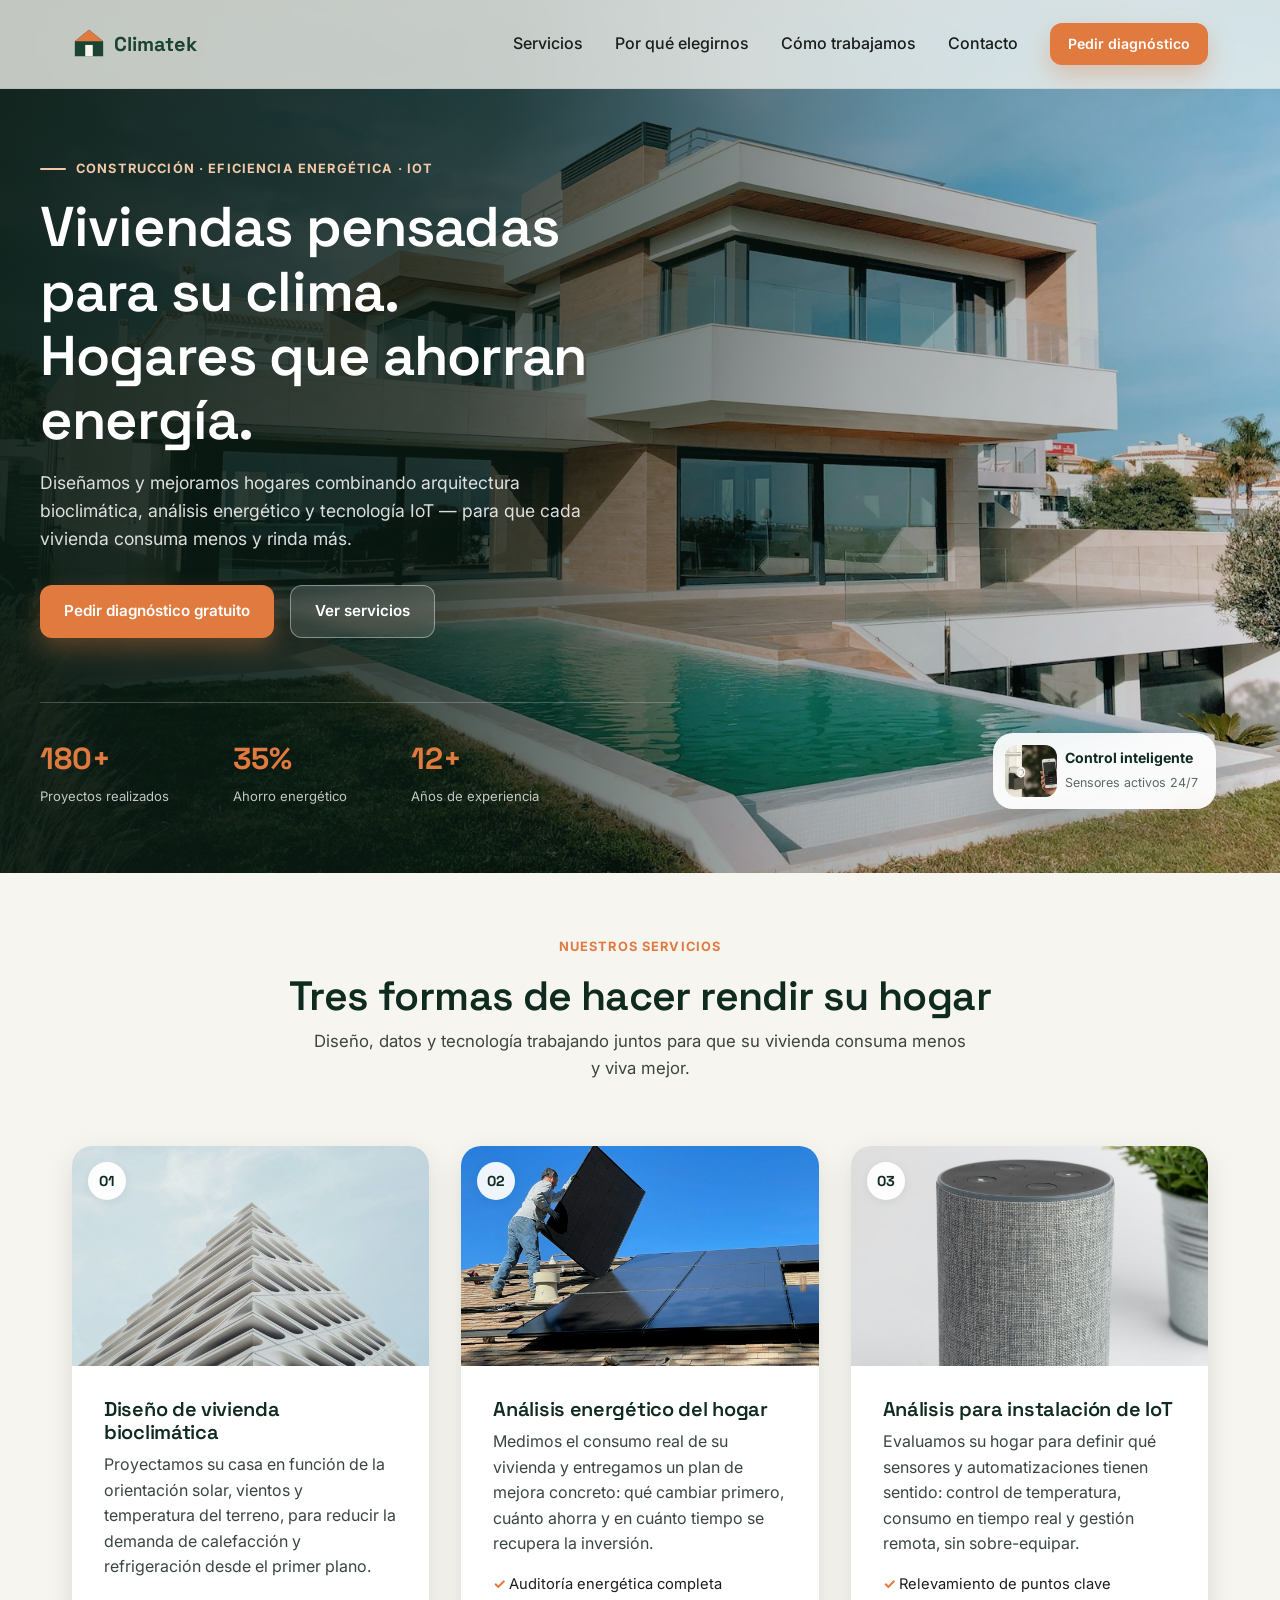
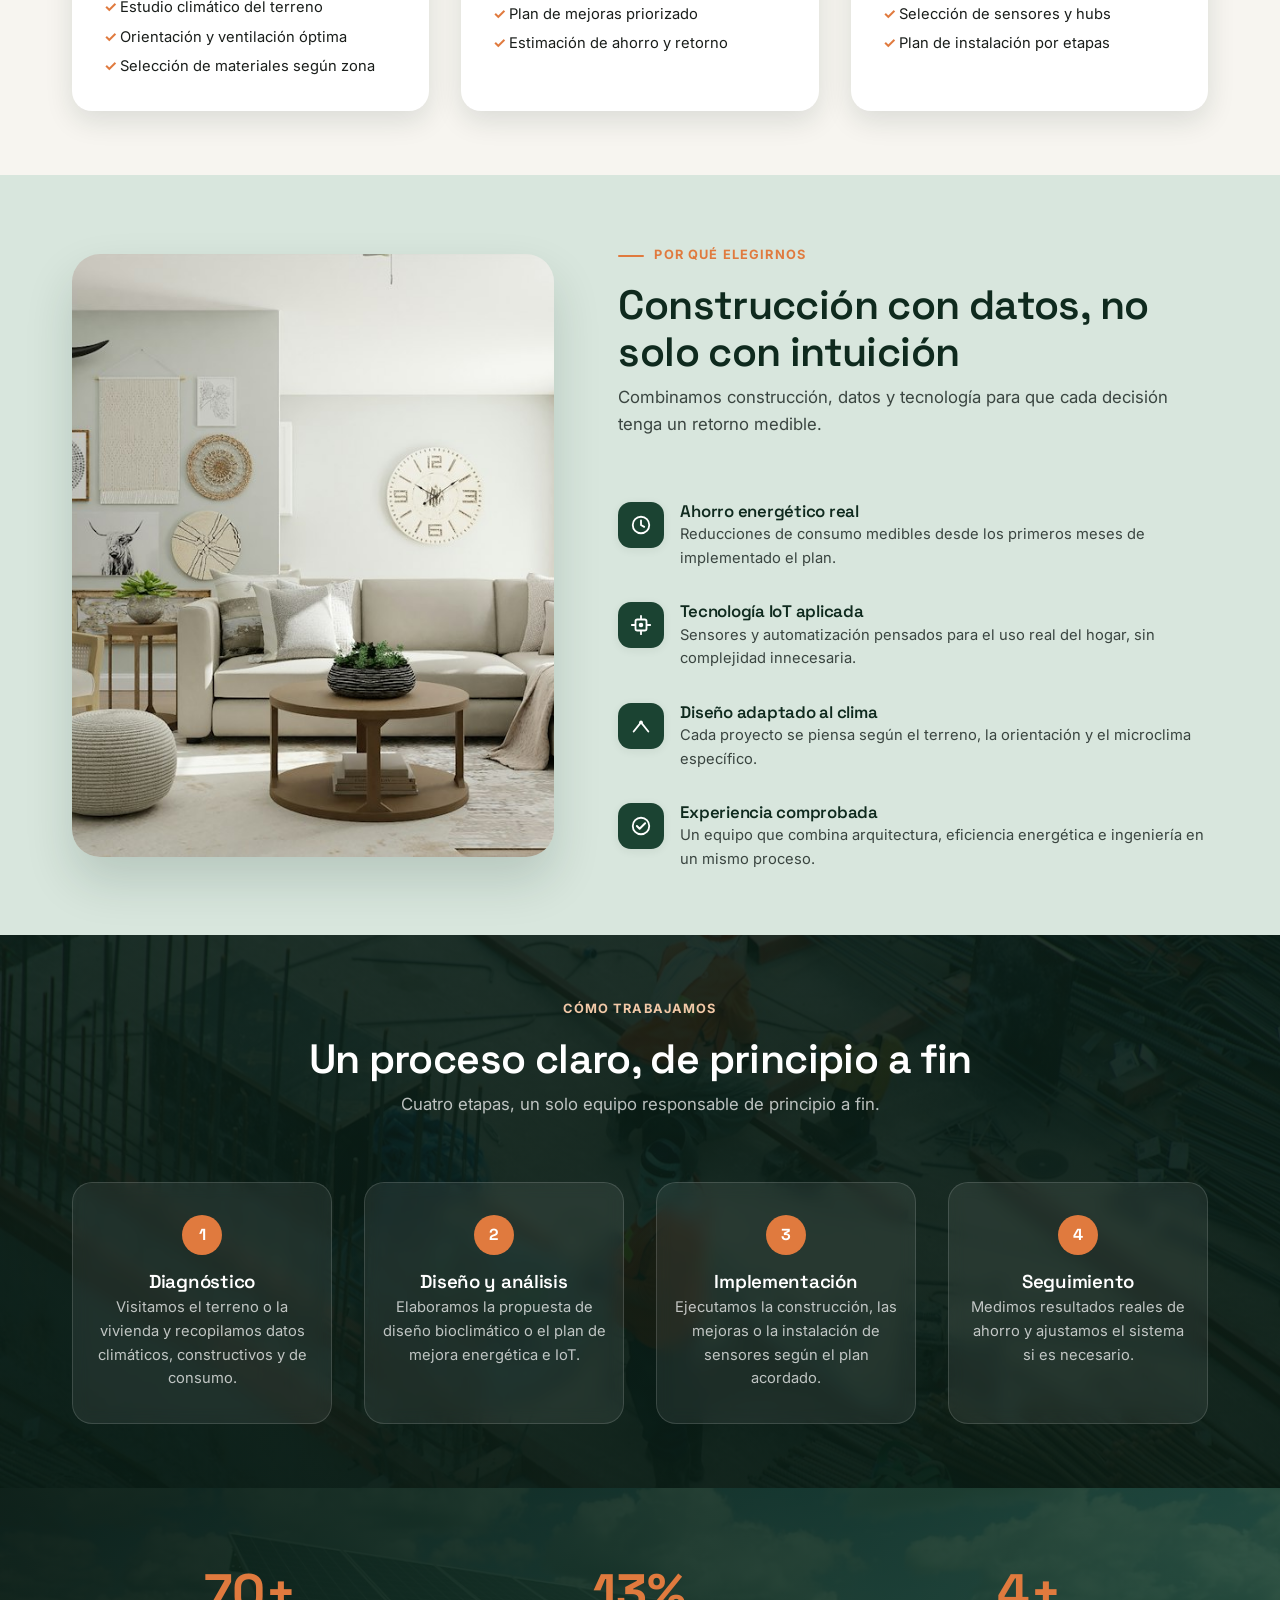
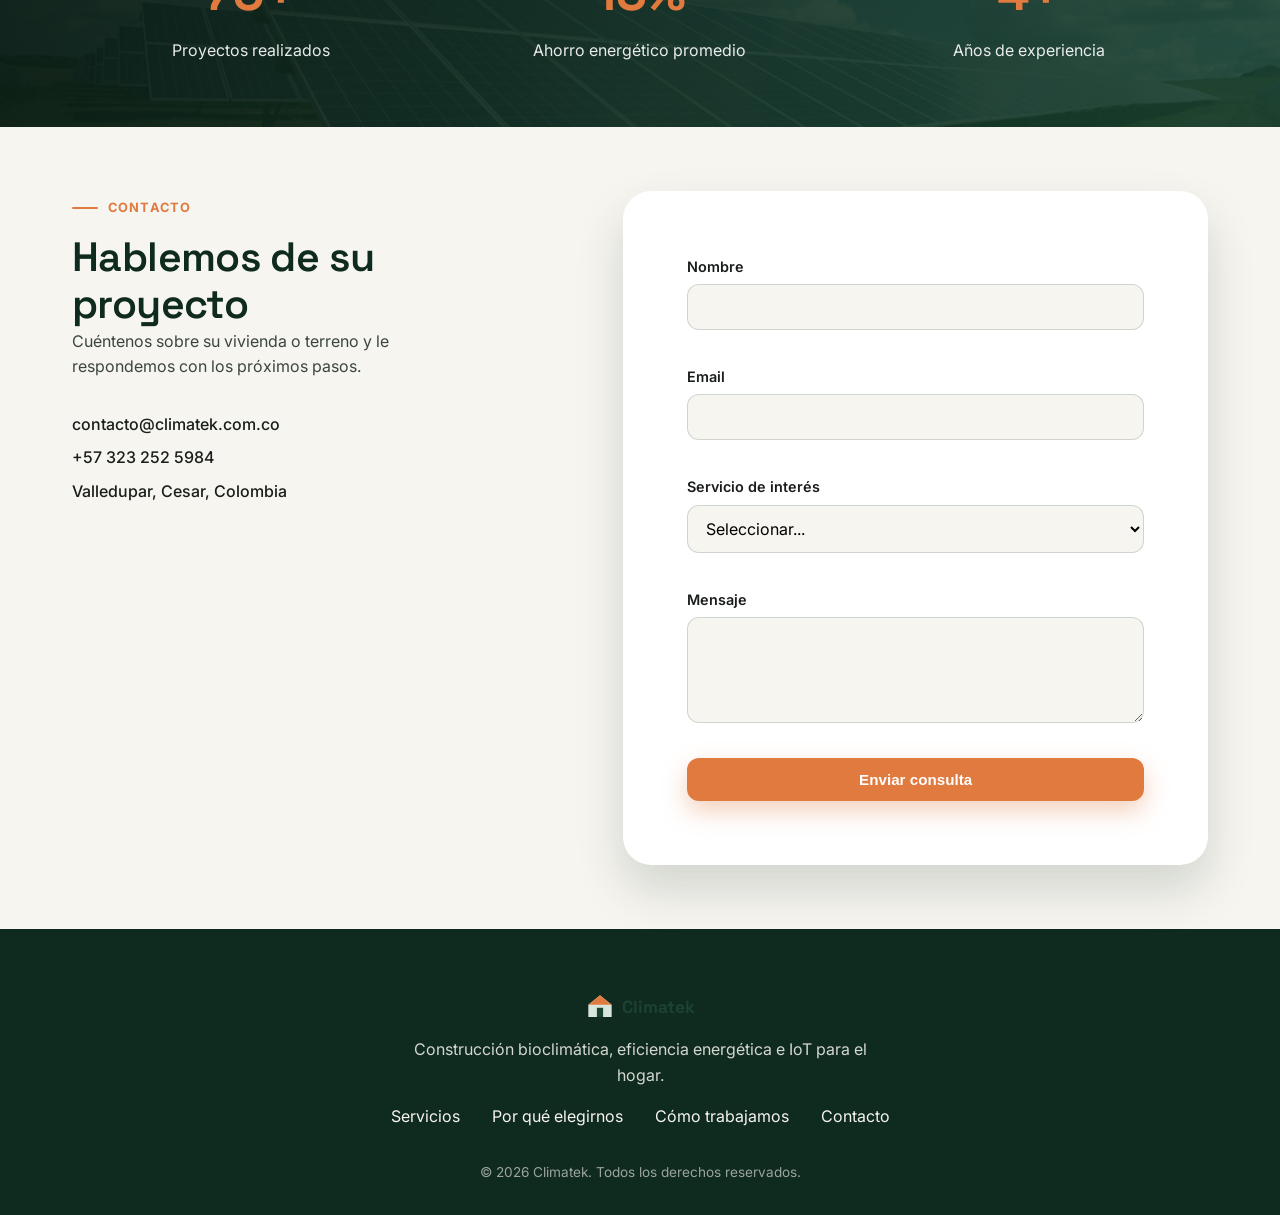
==== commit 25383557: "feat: localize to Valledupar, Colombia and fix climate-mismatched imagery Contact info: address (Val" ====
--- a/index.html
+++ b/index.html
@@ -108,7 +108,7 @@
 
           <article class="service-card reveal">
             <div class="service-card__media">
-              <img src="assets/img/service-iot.jpg" alt="Termostato inteligente IoT instalado en una pared">
+              <img src="assets/img/service-iot.jpg" alt="Dispositivo de domótica y automatización inteligente para el hogar">
               <span class="service-card__badge">03</span>
             </div>
             <div class="service-card__body">
@@ -242,9 +242,9 @@
           <h2 class="section-title section-title--left">Hablemos de su proyecto</h2>
           <p>Cuéntenos sobre su vivienda o terreno y le respondemos con los próximos pasos.</p>
           <ul class="contact__details">
-            <li>contacto@climatek.com.ar</li>
-            <li>+54 11 5555-0123</li>
-            <li>Buenos Aires, Argentina</li>
+            <li><a href="mailto:contacto@climatek.com.co">contacto@climatek.com.co</a></li>
+            <li><a href="tel:+573232525984">+57 323 252 5984</a></li>
+            <li>Valledupar, Cesar, Colombia</li>
           </ul>
         </div>
 
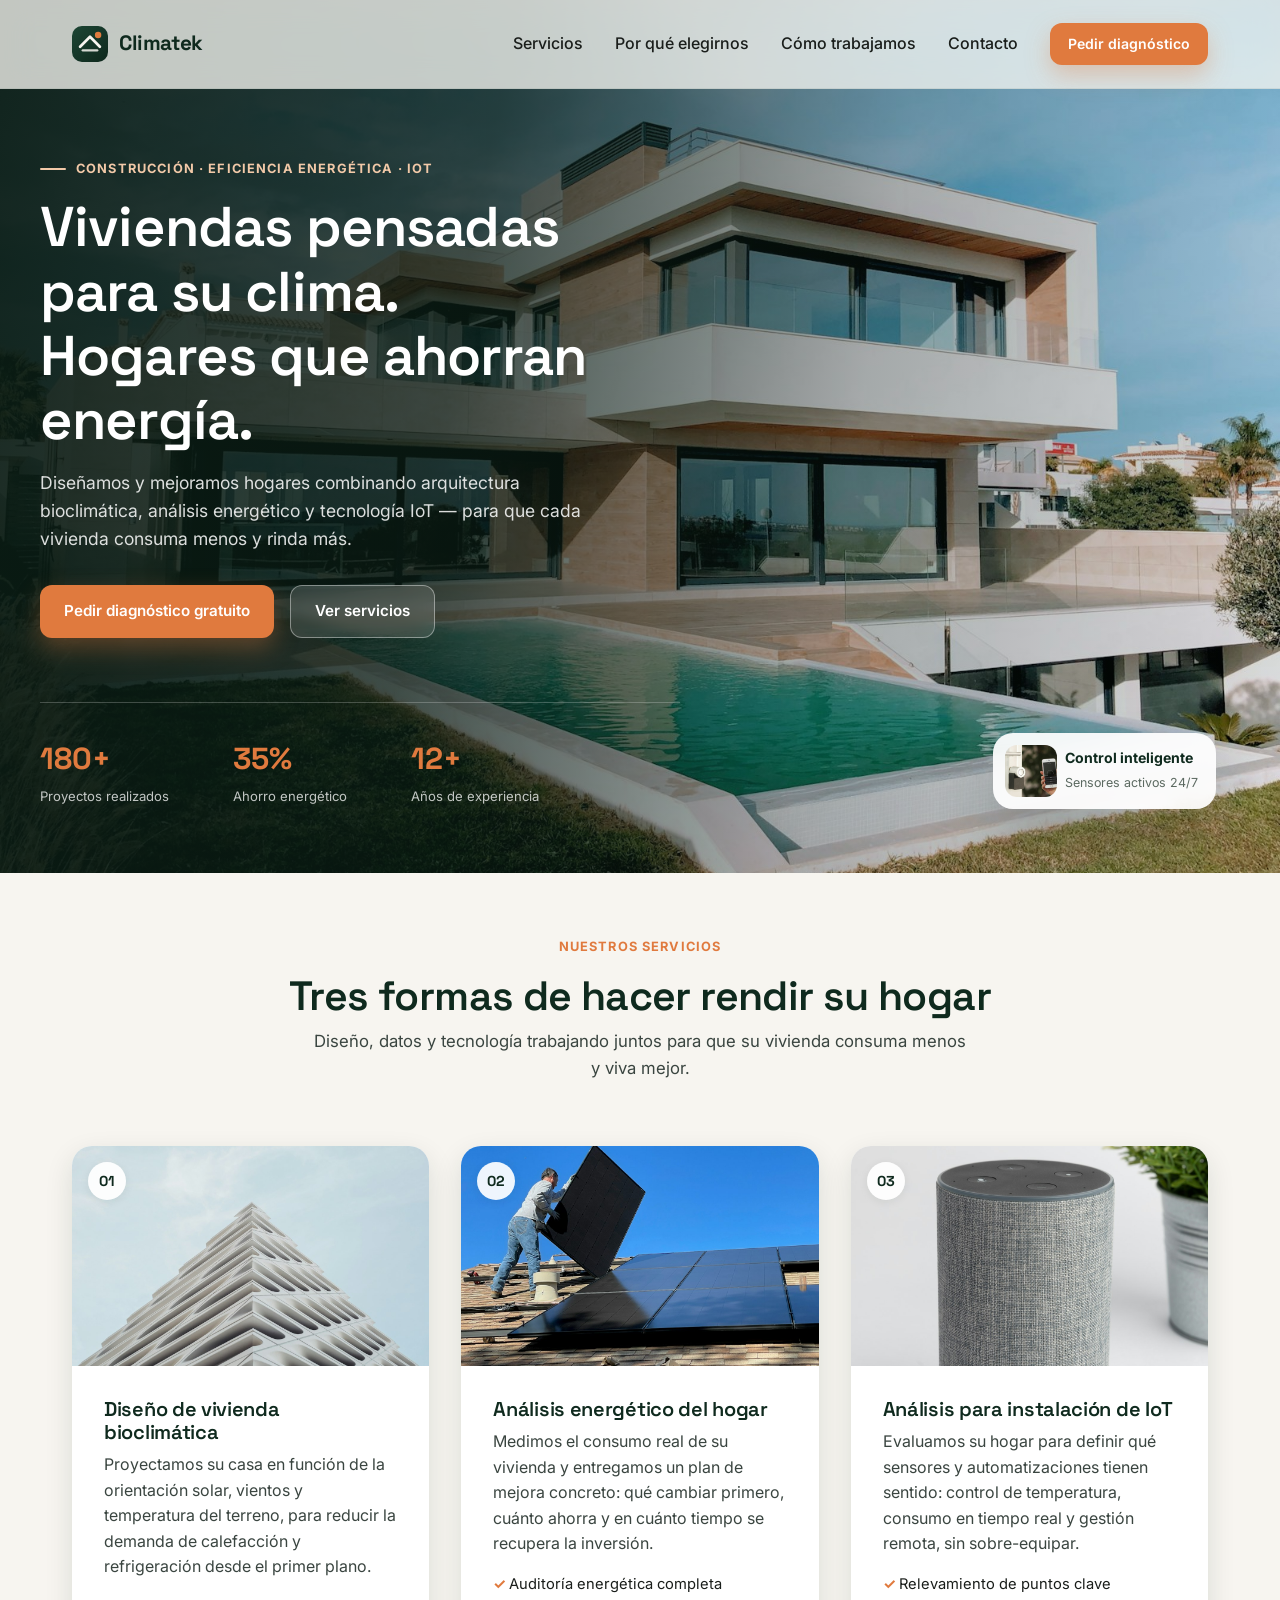
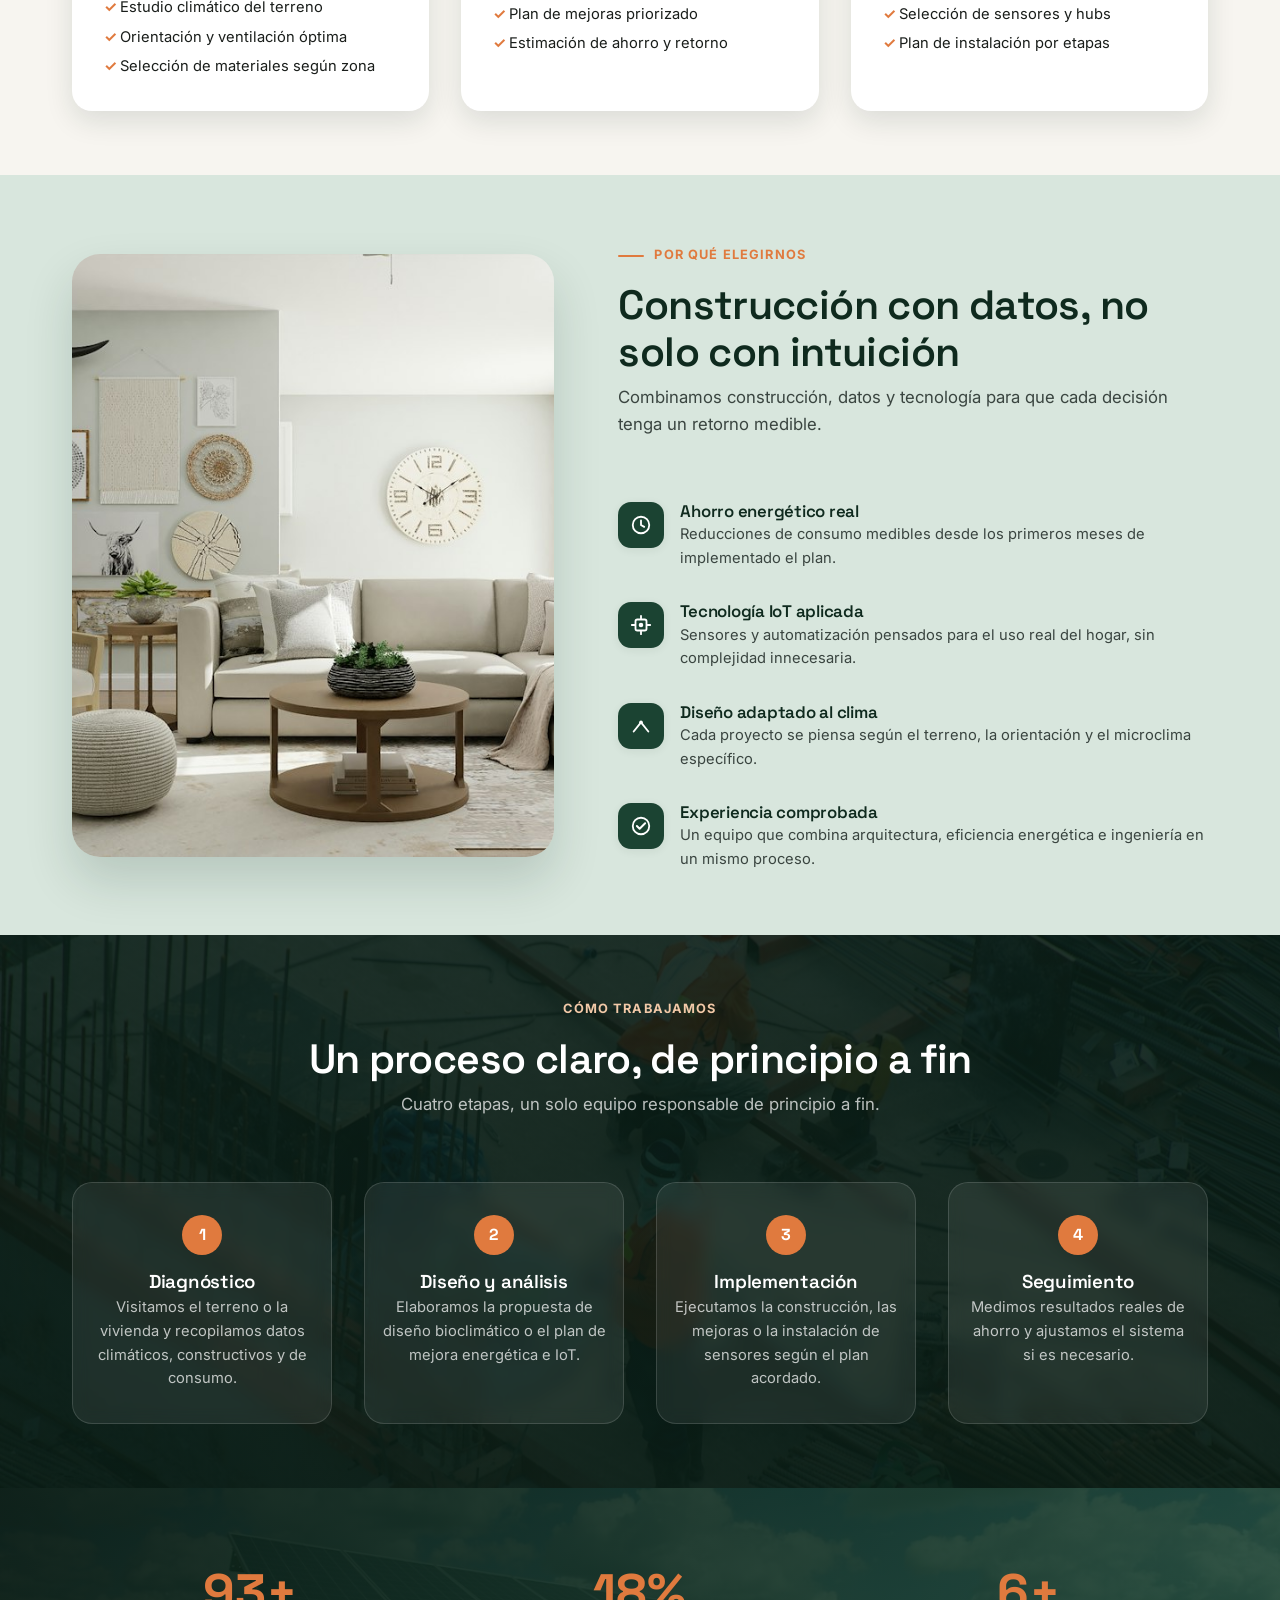
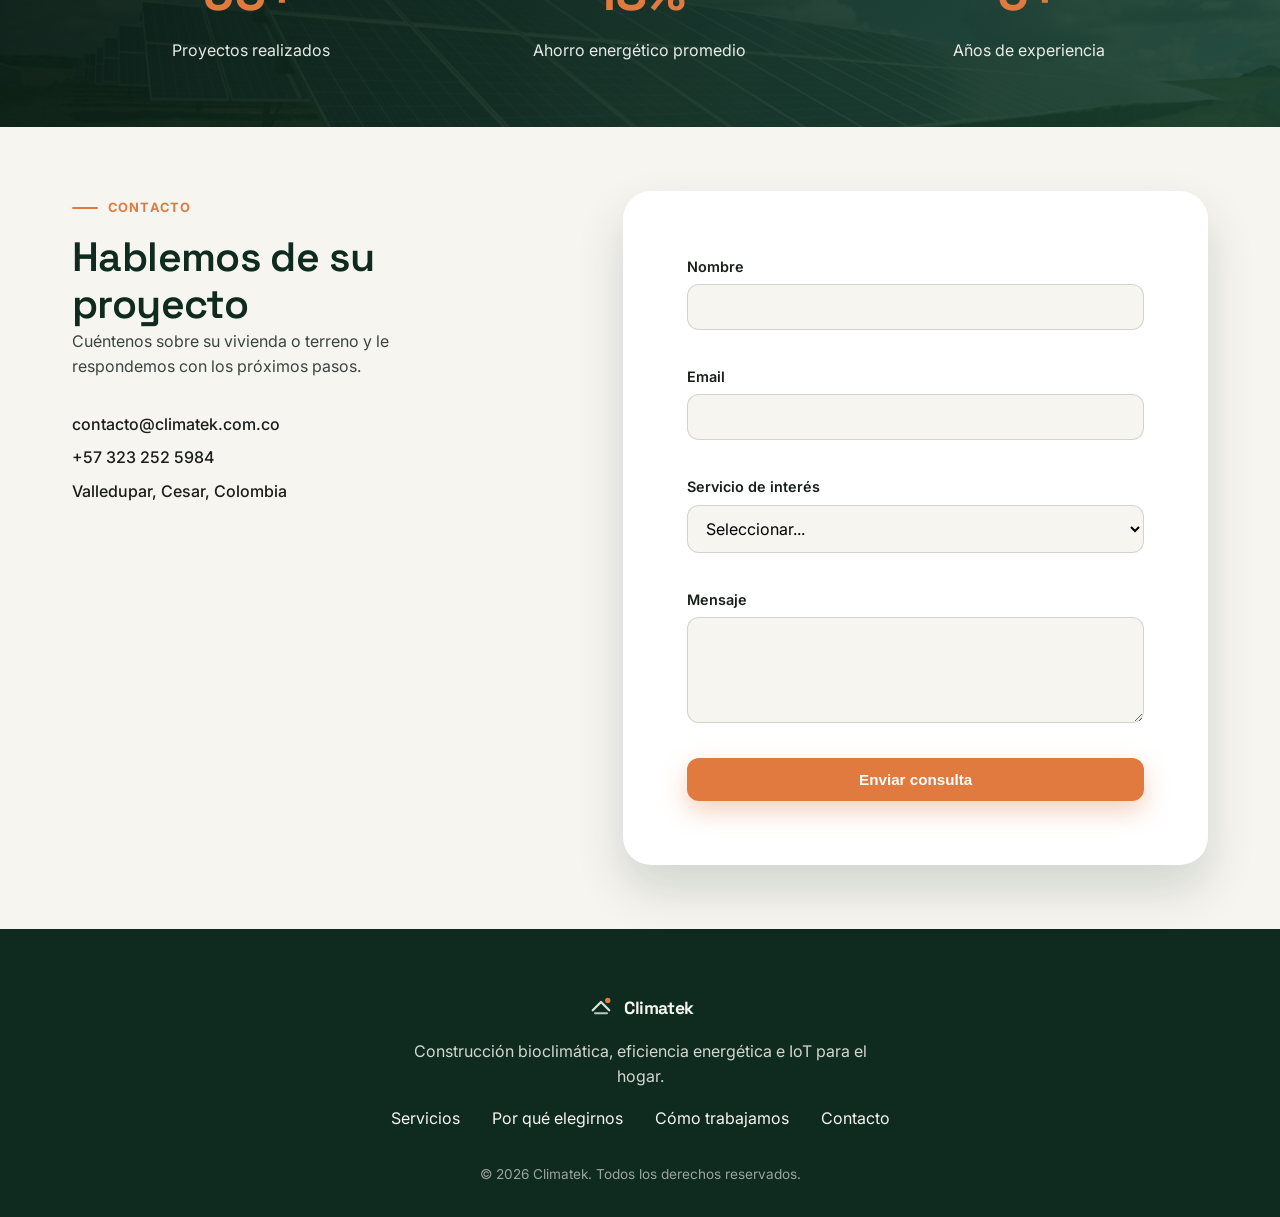
==== commit b3e934ae: "feat: replace logo with a professional geometric mark Swaps the literal house-icon logo for an abstr" ====
--- a/index.html
+++ b/index.html
@@ -9,15 +9,23 @@
   <link rel="preconnect" href="https://fonts.gstatic.com" crossorigin>
   <link href="https://fonts.googleapis.com/css2?family=Space+Grotesk:wght@500;600;700&family=Inter:wght@400;500;600;700&display=swap" rel="stylesheet">
   <link rel="stylesheet" href="css/styles.css">
+  <link rel="icon" type="image/svg+xml" href="assets/img/favicon.svg">
 </head>
 <body>
   <header class="header" id="header">
     <div class="container header__inner">
       <a href="#inicio" class="logo" aria-label="Climatek — inicio">
-        <svg width="34" height="34" viewBox="0 0 36 36" fill="none" xmlns="http://www.w3.org/2000/svg">
-          <path d="M18 3 L33 15 V31 H3 V15 Z" fill="#1B4332"/>
-          <path d="M18 3 L33 15 H3 Z" fill="#E07A3E"/>
-          <rect x="14" y="19" width="8" height="12" fill="#F7F5F0"/>
+        <svg width="36" height="36" viewBox="0 0 40 40" fill="none" xmlns="http://www.w3.org/2000/svg">
+          <defs>
+            <linearGradient id="climatekMarkHeader" x1="4" y1="2" x2="36" y2="38" gradientUnits="userSpaceOnUse">
+              <stop offset="0" stop-color="#1B4332"/>
+              <stop offset="1" stop-color="#0F2A1E"/>
+            </linearGradient>
+          </defs>
+          <rect width="40" height="40" rx="11" fill="url(#climatekMarkHeader)"/>
+          <path d="M9 23 L20 12 L31 23" stroke="#F7F5F0" stroke-width="3" stroke-linecap="round" stroke-linejoin="round" fill="none"/>
+          <path d="M12 27 H28" stroke="#F7F5F0" stroke-width="2.6" stroke-linecap="round" opacity="0.85"/>
+          <circle cx="29" cy="10" r="3.6" fill="#E07A3E"/>
         </svg>
         <span>Climatek</span>
       </a>
@@ -284,10 +292,10 @@
   <footer class="footer" id="footer">
     <div class="container footer__inner">
       <div class="logo logo--footer">
-        <svg width="28" height="28" viewBox="0 0 36 36" fill="none" xmlns="http://www.w3.org/2000/svg">
-          <path d="M18 3 L33 15 V31 H3 V15 Z" fill="#D8E6DD"/>
-          <path d="M18 3 L33 15 H3 Z" fill="#E07A3E"/>
-          <rect x="14" y="19" width="8" height="12" fill="#1B4332"/>
+        <svg width="30" height="30" viewBox="0 0 40 40" fill="none" xmlns="http://www.w3.org/2000/svg">
+          <path d="M9 23 L20 12 L31 23" stroke="#D8E6DD" stroke-width="3" stroke-linecap="round" stroke-linejoin="round" fill="none"/>
+          <path d="M12 27 H28" stroke="#D8E6DD" stroke-width="2.6" stroke-linecap="round" opacity="0.85"/>
+          <circle cx="29" cy="10" r="3.6" fill="#E07A3E"/>
         </svg>
         <span>Climatek</span>
       </div>
--- a/css/styles.css
+++ b/css/styles.css
@@ -101,11 +101,12 @@
 .logo {
   display: flex;
   align-items: center;
-  gap: var(--space-sm);
+  gap: 11px;
   font-family: var(--font-heading);
   font-weight: 700;
-  font-size: 1.25rem;
-  color: var(--color-primary);
+  font-size: 1.3rem;
+  letter-spacing: -0.02em;
+  color: var(--color-primary-dark);
 }
 
 /* ---------- Buttons ---------- */
@@ -434,7 +435,7 @@
 /* ---------- Footer ---------- */
 .footer { background: var(--color-primary-dark); color: var(--color-bg); padding: var(--space-xl) 0 var(--space-lg); }
 .footer__inner { display: flex; flex-direction: column; align-items: center; gap: var(--space-md); text-align: center; }
-.logo--footer { display: flex; align-items: center; gap: var(--space-sm); font-family: var(--font-heading); font-weight: 700; font-size: 1.1rem; }
+.logo--footer { display: flex; align-items: center; gap: var(--space-sm); font-family: var(--font-heading); font-weight: 700; font-size: 1.1rem; color: var(--color-bg); }
 .footer__tagline { max-width: 50ch; opacity: 0.85; }
 .footer__links { display: flex; gap: var(--space-lg); flex-wrap: wrap; justify-content: center; }
 .footer__copy { opacity: 0.6; font-size: 0.85rem; margin-top: var(--space-md); }
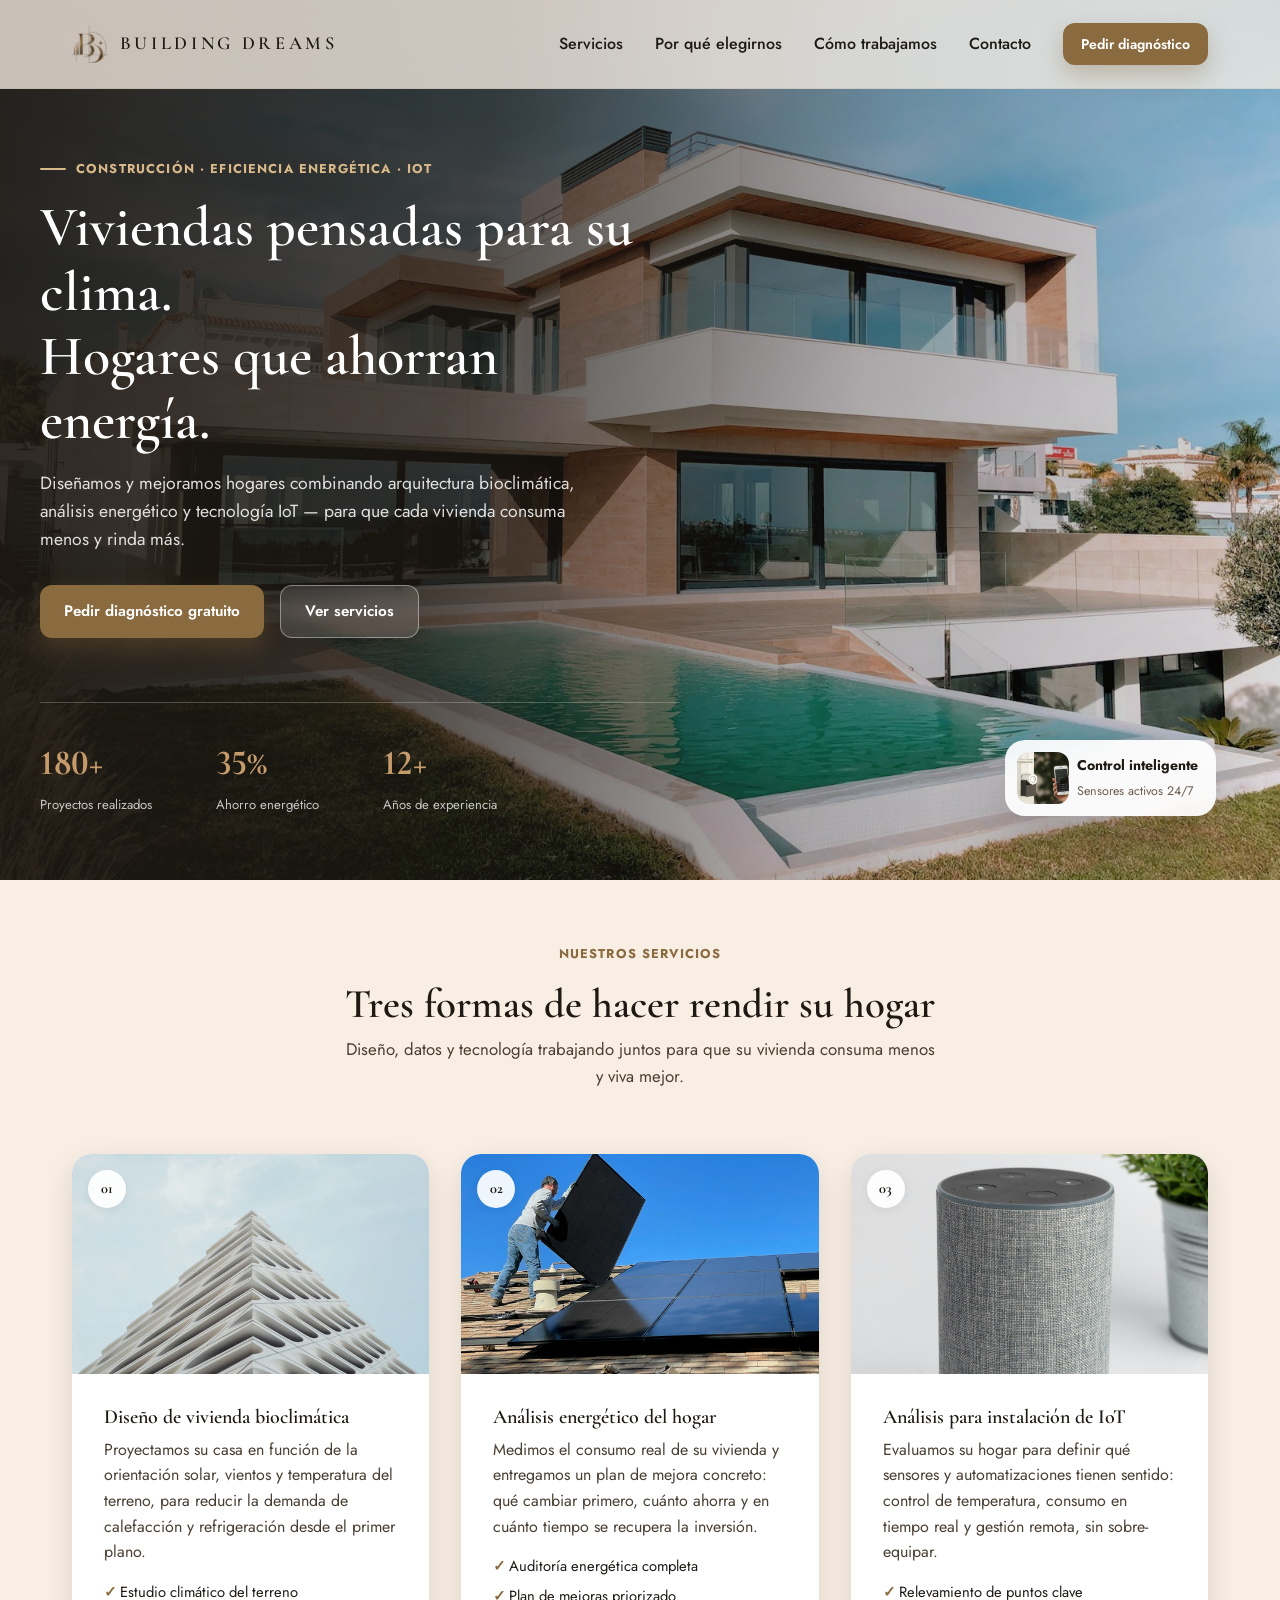
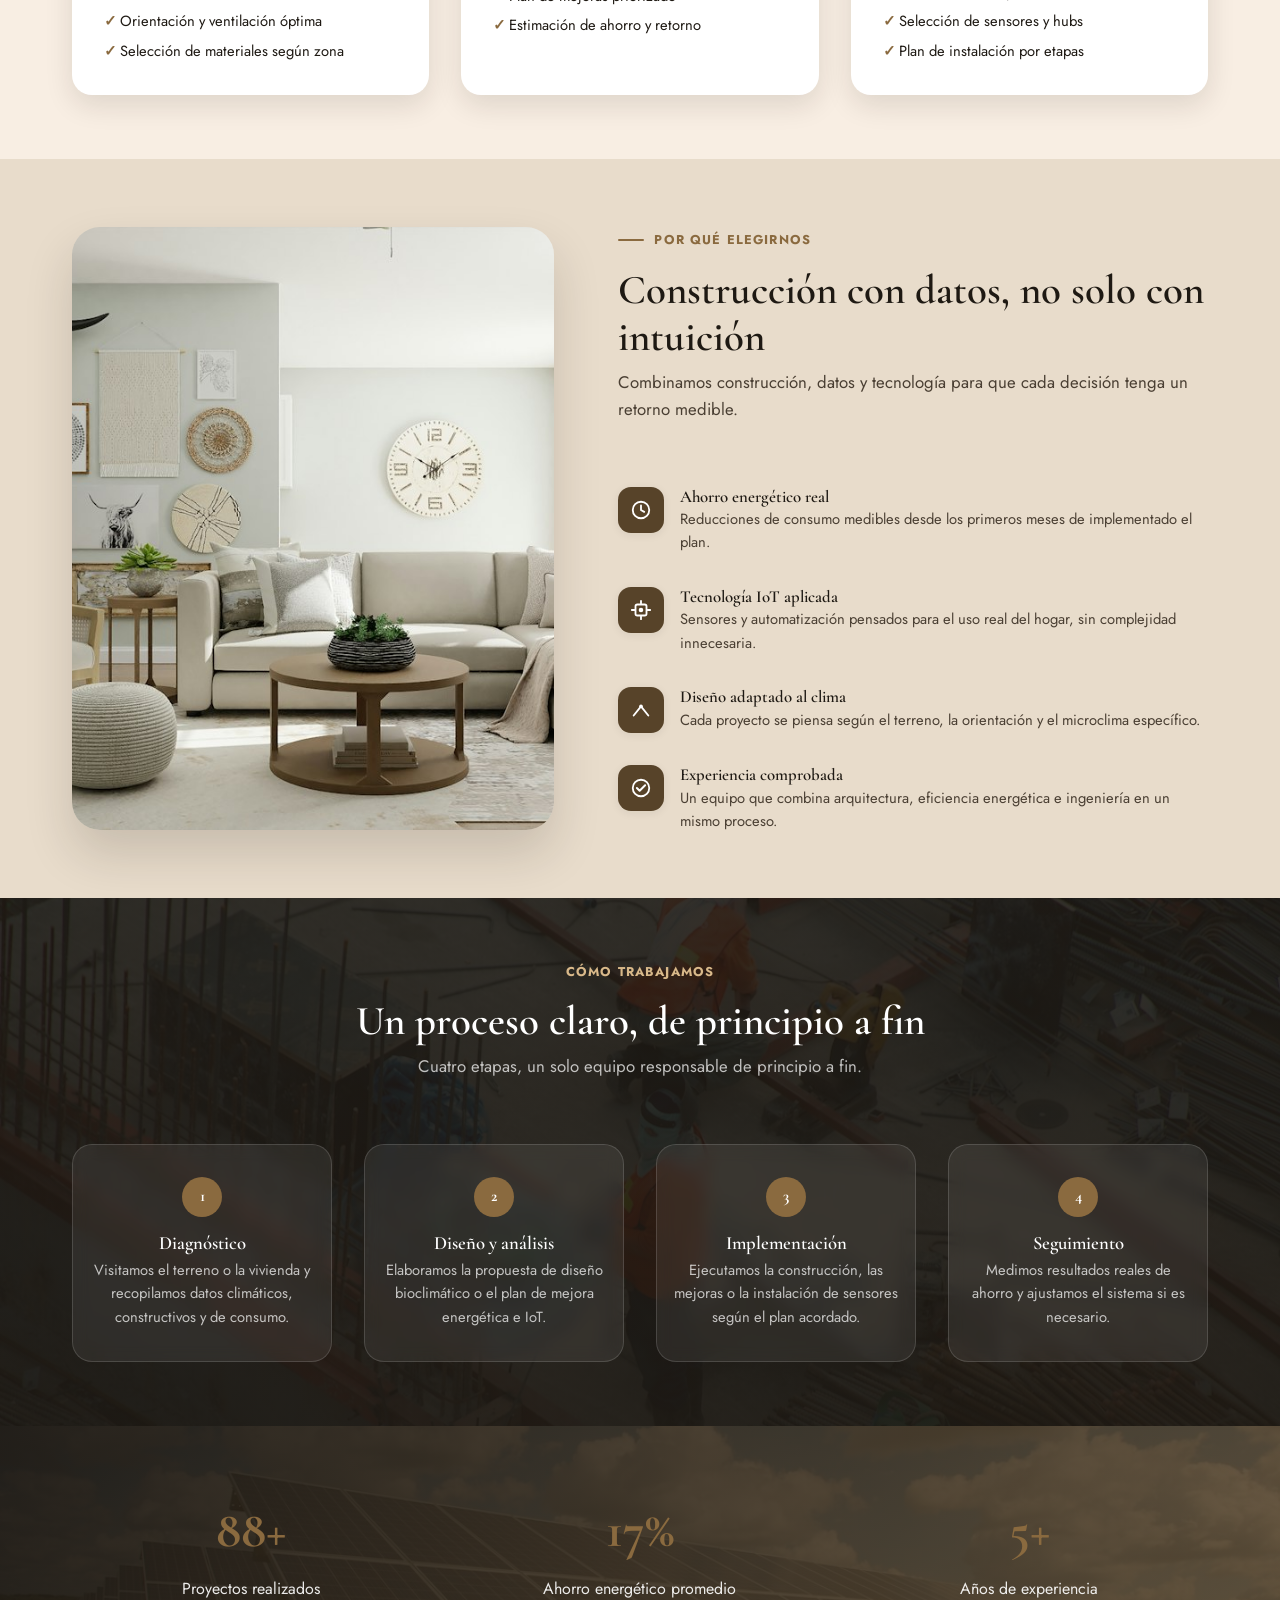
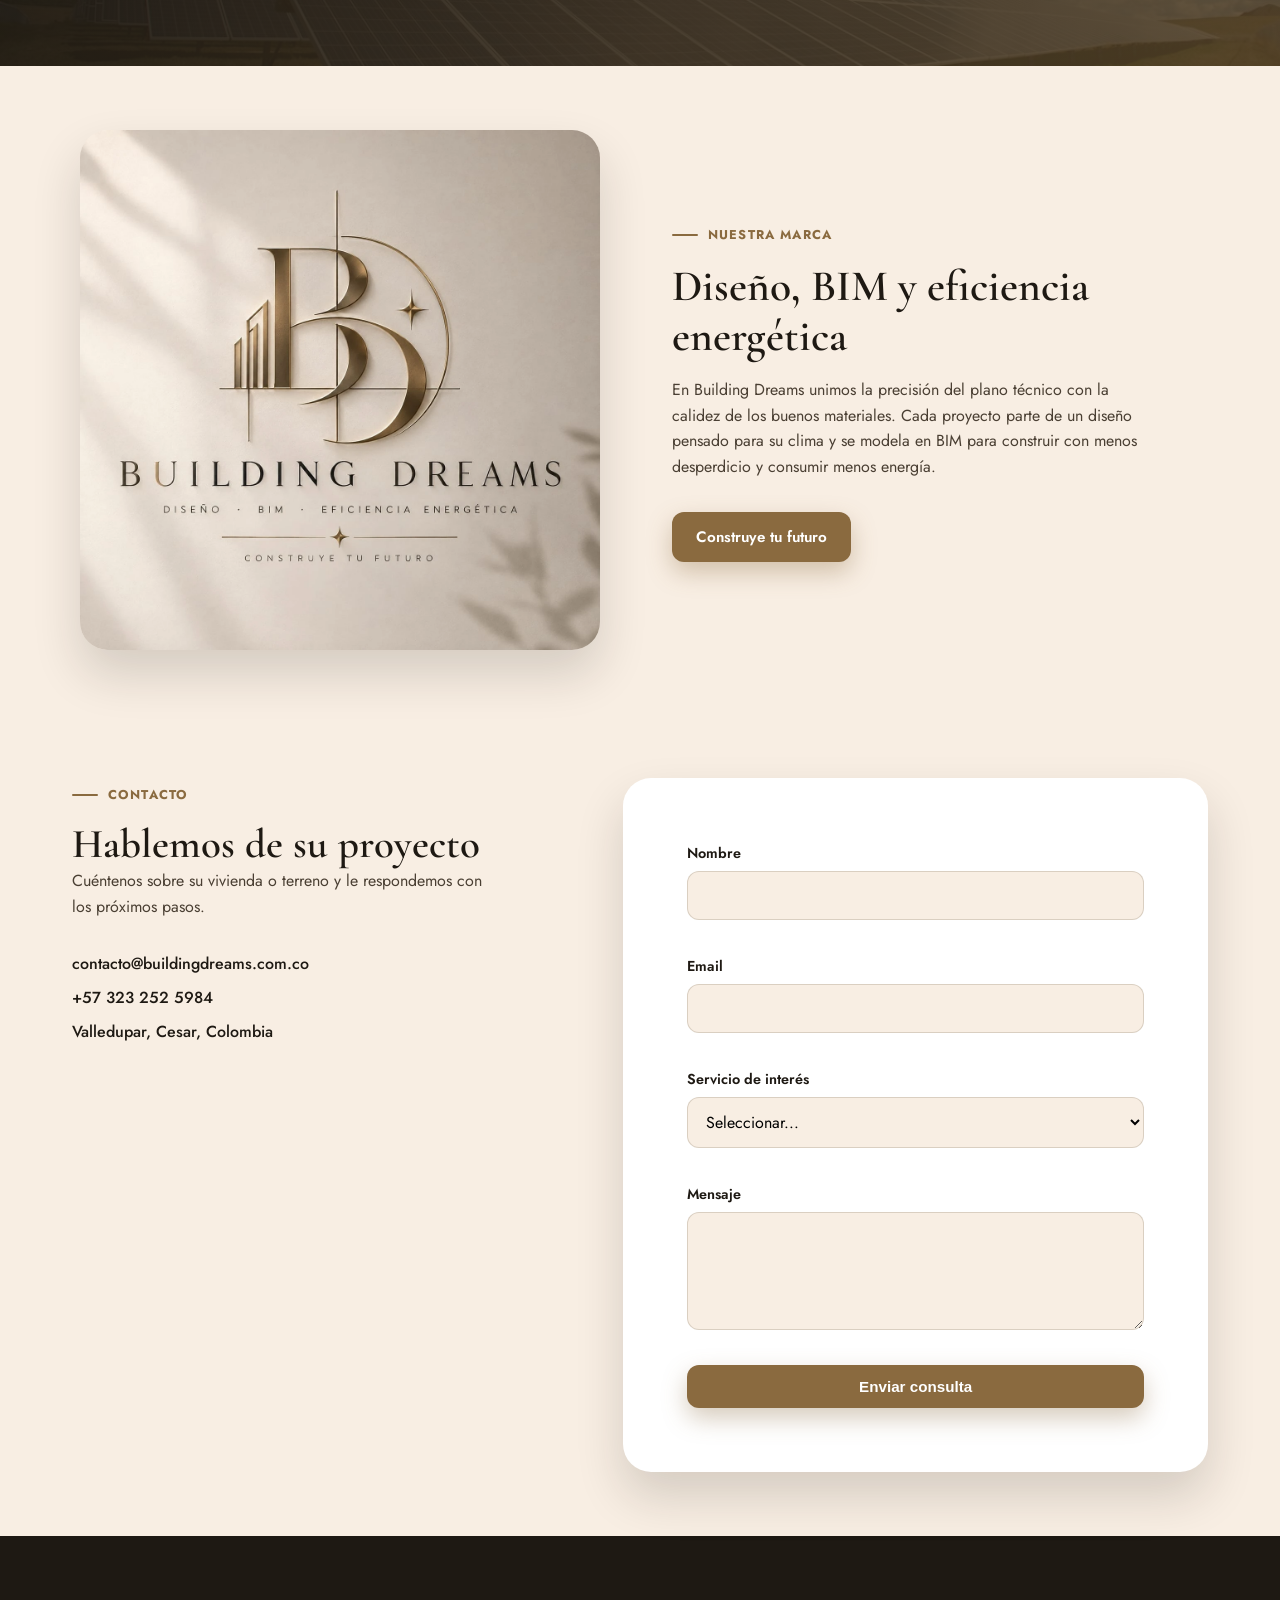
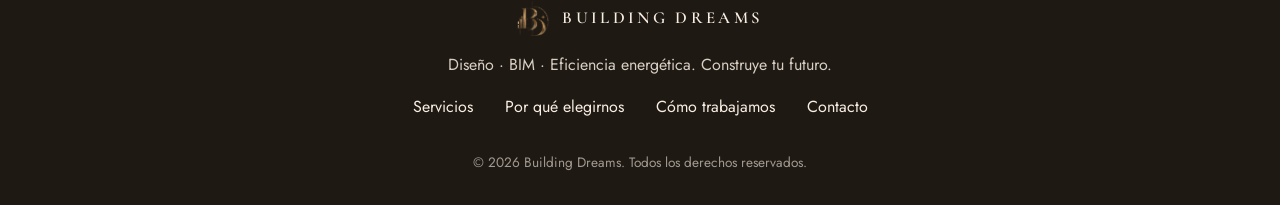
==== commit af154ec9: "feat: rebrand to Building Dreams with client logo, palette and brand manual - Rename company from Cl" ====
--- a/index.html
+++ b/index.html
@@ -3,31 +3,20 @@
 <head>
   <meta charset="UTF-8">
   <meta name="viewport" content="width=device-width, initial-scale=1.0">
-  <title>Climatek — Construcción bioclimática y eficiencia energética</title>
+  <title>Building Dreams — Construcción bioclimática y eficiencia energética</title>
   <meta name="description" content="Diseño de vivienda bioclimática, análisis energético del hogar e instalación de IoT. Construimos hogares eficientes adaptados a su clima.">
   <link rel="preconnect" href="https://fonts.googleapis.com">
   <link rel="preconnect" href="https://fonts.gstatic.com" crossorigin>
-  <link href="https://fonts.googleapis.com/css2?family=Space+Grotesk:wght@500;600;700&family=Inter:wght@400;500;600;700&display=swap" rel="stylesheet">
+  <link href="https://fonts.googleapis.com/css2?family=Cormorant+Garamond:wght@500;600;700&family=Jost:wght@300;400;500;600&display=swap" rel="stylesheet">
   <link rel="stylesheet" href="css/styles.css">
-  <link rel="icon" type="image/svg+xml" href="assets/img/favicon.svg">
+  <link rel="icon" type="image/png" href="assets/img/favicon.png">
 </head>
 <body>
-  <header class="header" id="header">
+    <header class="header" id="header">
     <div class="container header__inner">
-      <a href="#inicio" class="logo" aria-label="Climatek — inicio">
-        <svg width="36" height="36" viewBox="0 0 40 40" fill="none" xmlns="http://www.w3.org/2000/svg">
-          <defs>
-            <linearGradient id="climatekMarkHeader" x1="4" y1="2" x2="36" y2="38" gradientUnits="userSpaceOnUse">
-              <stop offset="0" stop-color="#1B4332"/>
-              <stop offset="1" stop-color="#0F2A1E"/>
-            </linearGradient>
-          </defs>
-          <rect width="40" height="40" rx="11" fill="url(#climatekMarkHeader)"/>
-          <path d="M9 23 L20 12 L31 23" stroke="#F7F5F0" stroke-width="3" stroke-linecap="round" stroke-linejoin="round" fill="none"/>
-          <path d="M12 27 H28" stroke="#F7F5F0" stroke-width="2.6" stroke-linecap="round" opacity="0.85"/>
-          <circle cx="29" cy="10" r="3.6" fill="#E07A3E"/>
-        </svg>
-        <span>Climatek</span>
+      <a href="#inicio" class="logo" aria-label="Building Dreams — inicio">
+        <img src="assets/img/isotipo.png" alt="" class="logo__mark" width="36" height="38">
+        <span>Building Dreams</span>
       </a>
       <button class="nav-toggle" id="navToggle" aria-expanded="false" aria-label="Abrir menú">
         <span></span><span></span><span></span>
@@ -243,6 +232,18 @@
       </div>
     </section>
 
+    <section id="marca" class="brand">
+      <div class="container brand__inner">
+        <img src="assets/img/logo-building-dreams.webp" alt="Logo Building Dreams — Diseño, BIM, Eficiencia energética. Construye tu futuro" class="brand__logo" loading="lazy" width="520" height="520">
+        <div class="brand__text">
+          <span class="eyebrow">Nuestra marca</span>
+          <h2>Diseño, BIM y eficiencia energética</h2>
+          <p>En Building Dreams unimos la precisión del plano técnico con la calidez de los buenos materiales. Cada proyecto parte de un diseño pensado para su clima y se modela en BIM para construir con menos desperdicio y consumir menos energía.</p>
+          <a href="#contacto" class="btn btn--accent">Construye tu futuro</a>
+        </div>
+      </div>
+    </section>
+
     <section id="contacto" class="contact">
       <div class="container contact__inner">
         <div class="contact__info reveal">
@@ -250,7 +251,7 @@
           <h2 class="section-title section-title--left">Hablemos de su proyecto</h2>
           <p>Cuéntenos sobre su vivienda o terreno y le respondemos con los próximos pasos.</p>
           <ul class="contact__details">
-            <li><a href="mailto:contacto@climatek.com.co">contacto@climatek.com.co</a></li>
+            <li><a href="mailto:contacto@buildingdreams.com.co">contacto@buildingdreams.com.co</a></li>
             <li><a href="tel:+573232525984">+57 323 252 5984</a></li>
             <li>Valledupar, Cesar, Colombia</li>
           </ul>
@@ -292,21 +293,17 @@
   <footer class="footer" id="footer">
     <div class="container footer__inner">
       <div class="logo logo--footer">
-        <svg width="30" height="30" viewBox="0 0 40 40" fill="none" xmlns="http://www.w3.org/2000/svg">
-          <path d="M9 23 L20 12 L31 23" stroke="#D8E6DD" stroke-width="3" stroke-linecap="round" stroke-linejoin="round" fill="none"/>
-          <path d="M12 27 H28" stroke="#D8E6DD" stroke-width="2.6" stroke-linecap="round" opacity="0.85"/>
-          <circle cx="29" cy="10" r="3.6" fill="#E07A3E"/>
-        </svg>
-        <span>Climatek</span>
-      </div>
-      <p class="footer__tagline">Construcción bioclimática, eficiencia energética e IoT para el hogar.</p>
+        <img src="assets/img/isotipo.png" alt="" class="logo__mark logo__mark--footer" width="34" height="36">
+        <span>Building Dreams</span>
+      </div>
+      <p class="footer__tagline">Diseño · BIM · Eficiencia energética. Construye tu futuro.</p>
       <nav class="footer__links">
         <a href="#servicios">Servicios</a>
         <a href="#beneficios">Por qué elegirnos</a>
         <a href="#proceso">Cómo trabajamos</a>
         <a href="#contacto">Contacto</a>
       </nav>
-      <p class="footer__copy">© 2026 Climatek. Todos los derechos reservados.</p>
+      <p class="footer__copy">© 2026 Building Dreams. Todos los derechos reservados.</p>
     </div>
   </footer>
 
--- a/css/styles.css
+++ b/css/styles.css
@@ -1,17 +1,18 @@
 *, *::before, *::after { box-sizing: border-box; margin: 0; padding: 0; }
 
 :root {
-  --color-primary: #1B4332;
-  --color-primary-dark: #0F2A1E;
-  --color-text: #1A1E1B;
-  --color-accent: #E07A3E;
-  --color-accent-dark: #C7622A;
-  --color-bg: #F7F5F0;
-  --color-bg-alt: #D8E6DD;
+  --color-primary: #574329;
+  --color-primary-dark: #1E1913;
+  --color-text: #1E1913;
+  --color-accent: #8A6A3F;
+  --color-gold: #C59B6B;
+  --color-accent-dark: #6E5230;
+  --color-bg: #F8EEE3;
+  --color-bg-alt: #E8DCCB;
   --color-white: #FFFFFF;
 
-  --font-heading: "Space Grotesk", sans-serif;
-  --font-body: "Inter", sans-serif;
+  --font-heading: "Cormorant Garamond", Georgia, serif;
+  --font-body: "Jost", sans-serif;
 
   --container-width: 1200px;
   --radius-md: 12px;
@@ -26,10 +27,10 @@
 
   --header-h: 88px;
 
-  --shadow-sm: 0 2px 10px rgba(15, 42, 30, 0.07);
-  --shadow-md: 0 10px 28px rgba(15, 42, 30, 0.12);
-  --shadow-lg: 0 24px 48px rgba(15, 42, 30, 0.16);
-  --shadow-xl: 0 32px 64px rgba(15, 42, 30, 0.26);
+  --shadow-sm: 0 2px 10px rgba(30, 25, 19, 0.07);
+  --shadow-md: 0 10px 28px rgba(30, 25, 19, 0.12);
+  --shadow-lg: 0 24px 48px rgba(30, 25, 19, 0.16);
+  --shadow-xl: 0 32px 64px rgba(30, 25, 19, 0.26);
 }
 
 html { scroll-behavior: smooth; }
@@ -41,11 +42,14 @@
   line-height: 1.6;
 }
 
+h1, h2, h3, h4, .hero__stat strong, .stat__number {
+  font-variant-numeric: lining-nums;
+}
 h1, h2, h3, h4 {
   font-family: var(--font-heading);
   line-height: 1.15;
   font-weight: 600;
-  letter-spacing: -0.015em;
+  letter-spacing: 0;
 }
 
 a { color: inherit; text-decoration: none; }
@@ -77,18 +81,18 @@
   margin-bottom: var(--space-md);
 }
 .eyebrow::before { content: ""; width: 26px; height: 2px; background: var(--color-accent); border-radius: 1px; }
-.eyebrow--light { color: #F2C9A8; }
-.eyebrow--light::before { background: #F2C9A8; }
+.eyebrow--light { color: #D9B98A; }
+.eyebrow--light::before { background: #D9B98A; }
 
 /* ---------- Header ---------- */
 .header {
   position: fixed;
   top: 0; left: 0; right: 0;
   z-index: 100;
-  background: rgba(247, 245, 240, 0.78);
+  background: rgba(248, 238, 227, 0.78);
   backdrop-filter: blur(16px) saturate(140%);
   -webkit-backdrop-filter: blur(16px) saturate(140%);
-  border-bottom: 1px solid rgba(27, 67, 50, 0.08);
+  border-bottom: 1px solid rgba(87, 67, 41, 0.08);
 }
 
 .header__inner {
@@ -101,11 +105,12 @@
 .logo {
   display: flex;
   align-items: center;
-  gap: 11px;
+  gap: 12px;
   font-family: var(--font-heading);
-  font-weight: 700;
-  font-size: 1.3rem;
-  letter-spacing: -0.02em;
+  font-weight: 600;
+  font-size: 1.15rem;
+  letter-spacing: 0.2em;
+  text-transform: uppercase;
   color: var(--color-primary-dark);
 }
 
@@ -127,9 +132,9 @@
 .btn--accent {
   background: var(--color-accent);
   color: var(--color-white);
-  box-shadow: 0 10px 24px rgba(224, 122, 62, 0.35);
-}
-.btn--accent:hover { background: var(--color-accent-dark); transform: translateY(-2px); box-shadow: 0 14px 30px rgba(224, 122, 62, 0.45); }
+  box-shadow: 0 10px 24px rgba(138, 106, 63, 0.35);
+}
+.btn--accent:hover { background: var(--color-accent-dark); transform: translateY(-2px); box-shadow: 0 14px 30px rgba(138, 106, 63, 0.45); }
 .btn--outline { background: transparent; color: var(--color-primary); border: 1.5px solid var(--color-primary); }
 .btn--outline:hover { background: var(--color-primary); color: var(--color-white); }
 .btn--ghost {
@@ -168,7 +173,7 @@
     align-items: flex-start;
     gap: var(--space-md);
     padding: var(--space-lg);
-    border-bottom: 1px solid rgba(27,67,50,0.08);
+    border-bottom: 1px solid rgba(87, 67, 41,0.08);
     transform: translateY(-110%);
     opacity: 0;
     transition: transform 0.25s ease, opacity 0.25s ease;
@@ -194,7 +199,7 @@
 .hero__media img { width: 100%; height: 100%; object-fit: cover; }
 .hero__scrim {
   position: absolute; inset: 0;
-  background: linear-gradient(100deg, rgba(10, 28, 20, 0.95) 0%, rgba(10, 28, 20, 0.78) 36%, rgba(10, 28, 20, 0.35) 65%, rgba(10, 28, 20, 0.12) 100%);
+  background: linear-gradient(100deg, rgba(30, 25, 19, 0.95) 0%, rgba(30, 25, 19, 0.78) 36%, rgba(30, 25, 19, 0.35) 65%, rgba(30, 25, 19, 0.12) 100%);
 }
 .hero__inner { position: relative; z-index: 1; padding: var(--space-xl) 0; }
 .hero__content { max-width: 640px; color: var(--color-white); }
@@ -203,7 +208,7 @@
 .hero__actions { display: flex; gap: var(--space-md); flex-wrap: wrap; margin-bottom: var(--space-xl); }
 
 .hero__stats { display: flex; gap: var(--space-xl); padding-top: var(--space-lg); border-top: 1px solid rgba(255,255,255,0.22); flex-wrap: wrap; }
-.hero__stat strong { display: block; font-family: var(--font-heading); font-size: 1.9rem; color: var(--color-accent); }
+.hero__stat strong { display: block; font-family: var(--font-heading); font-size: 2.2rem; color: var(--color-gold); }
 .hero__stat span { font-size: 0.82rem; color: rgba(255,255,255,0.75); }
 
 .hero__floating-card {
@@ -222,7 +227,7 @@
 }
 .hero__floating-card img { width: 52px; height: 52px; border-radius: 12px; object-fit: cover; }
 .hero__floating-card strong { display: block; font-size: 0.88rem; color: var(--color-primary-dark); }
-.hero__floating-card span { font-size: 0.78rem; color: #5B6960; }
+.hero__floating-card span { font-size: 0.78rem; color: #6B5E4F; }
 
 @media (max-width: 1024px) {
   .hero__floating-card { display: none; }
@@ -234,7 +239,7 @@
 
 /* ---------- Section titles ---------- */
 .section-title { font-size: clamp(1.9rem, 3.2vw, 2.6rem); color: var(--color-primary-dark); text-align: center; }
-.section-subtitle { text-align: center; max-width: 60ch; margin: var(--space-sm) auto var(--space-xl); color: #3A4540; font-size: 1.05rem; }
+.section-subtitle { text-align: center; max-width: 60ch; margin: var(--space-sm) auto var(--space-xl); color: #4A3F33; font-size: 1.05rem; }
 .section-title--left { text-align: left; }
 .section-subtitle--left { text-align: left; margin-left: 0; margin-right: 0; }
 
@@ -272,7 +277,7 @@
 }
 .service-card__body { padding: var(--space-lg); }
 .service-card h3 { font-size: 1.25rem; color: var(--color-primary-dark); margin-bottom: var(--space-sm); }
-.service-card p { color: #3A4540; margin-bottom: var(--space-md); }
+.service-card p { color: #4A3F33; margin-bottom: var(--space-md); }
 .service-card__list { list-style: none; display: flex; flex-direction: column; gap: 6px; }
 .service-card__list li { padding-left: var(--space-md); position: relative; font-size: 0.92rem; }
 .service-card__list li::before { content: "✓"; position: absolute; left: 0; color: var(--color-accent); font-weight: 700; }
@@ -311,7 +316,7 @@
 }
 .benefits__icon svg { width: 22px; height: 22px; }
 .benefits__list h3 { font-size: 1.05rem; color: var(--color-primary-dark); margin-bottom: 2px; }
-.benefits__list p { font-size: 0.92rem; color: #3A4540; }
+.benefits__list p { font-size: 0.92rem; color: #4A3F33; }
 
 @media (max-width: 1024px) {
   .benefits__inner { grid-template-columns: 1fr; }
@@ -322,7 +327,7 @@
 .process { position: relative; padding: var(--space-xl) 0; overflow: hidden; color: var(--color-white); }
 .process__media { position: absolute; inset: 0; }
 .process__media img { width: 100%; height: 100%; object-fit: cover; }
-.process__scrim { position: absolute; inset: 0; background: linear-gradient(180deg, rgba(10,28,20,0.90) 0%, rgba(10,28,20,0.95) 100%); }
+.process__scrim { position: absolute; inset: 0; background: linear-gradient(180deg, rgba(30, 25, 19,0.90) 0%, rgba(30, 25, 19,0.95) 100%); }
 .process .container { position: relative; z-index: 1; }
 .process .eyebrow, .process .section-title, .process .section-subtitle { text-align: center; display: block; }
 .process .eyebrow { justify-content: center; }
@@ -369,7 +374,7 @@
 .stats { position: relative; padding: var(--space-xl) 0; overflow: hidden; color: var(--color-white); }
 .stats__media { position: absolute; inset: 0; }
 .stats__media img { width: 100%; height: 100%; object-fit: cover; }
-.stats__scrim { position: absolute; inset: 0; background: linear-gradient(120deg, rgba(10,28,20,0.94) 0%, rgba(27,67,50,0.88) 100%); }
+.stats__scrim { position: absolute; inset: 0; background: linear-gradient(120deg, rgba(30, 25, 19,0.94) 0%, rgba(87, 67, 41, 0.86) 100%); }
 .stats__grid {
   position: relative; z-index: 1;
   display: grid;
@@ -396,7 +401,7 @@
   grid-template-columns: 1fr 1.2fr;
   gap: var(--space-xl);
 }
-.contact__info p { color: #3A4540; max-width: 42ch; }
+.contact__info p { color: #4A3F33; max-width: 42ch; }
 .contact__details { list-style: none; margin-top: var(--space-lg); display: flex; flex-direction: column; gap: var(--space-sm); font-weight: 500; }
 
 .contact-form {
@@ -410,7 +415,7 @@
 .form-field label { font-weight: 600; font-size: 0.9rem; }
 .form-field input, .form-field select, .form-field textarea {
   padding: 12px 14px;
-  border: 1.5px solid rgba(27,67,50,0.18);
+  border: 1.5px solid rgba(87, 67, 41,0.18);
   border-radius: var(--radius-md);
   font-family: var(--font-body);
   font-size: 1rem;
@@ -435,7 +440,20 @@
 /* ---------- Footer ---------- */
 .footer { background: var(--color-primary-dark); color: var(--color-bg); padding: var(--space-xl) 0 var(--space-lg); }
 .footer__inner { display: flex; flex-direction: column; align-items: center; gap: var(--space-md); text-align: center; }
-.logo--footer { display: flex; align-items: center; gap: var(--space-sm); font-family: var(--font-heading); font-weight: 700; font-size: 1.1rem; color: var(--color-bg); }
+.logo--footer { display: flex; align-items: center; gap: 12px; font-family: var(--font-heading); font-weight: 600; font-size: 1.05rem; letter-spacing: 0.2em; text-transform: uppercase; color: var(--color-bg); }
 .footer__tagline { max-width: 50ch; opacity: 0.85; }
 .footer__links { display: flex; gap: var(--space-lg); flex-wrap: wrap; justify-content: center; }
 .footer__copy { opacity: 0.6; font-size: 0.85rem; margin-top: var(--space-md); }
+
+/* ---------- Logo mark & brand showcase ---------- */
+.logo__mark { height: 38px; width: auto; }
+.logo__mark--footer { height: 36px; filter: brightness(1.35) saturate(1.1); }
+
+.brand { padding: var(--space-xl) 0; background: var(--color-bg); }
+.brand__inner { display: grid; grid-template-columns: minmax(0, 1fr) minmax(0, 1fr); gap: var(--space-xl); align-items: center; }
+.brand__logo { width: 100%; max-width: 520px; margin: 0 auto; border-radius: var(--radius-xl); box-shadow: var(--shadow-lg); }
+.brand__text h2 { font-size: clamp(2rem, 3.4vw, 2.8rem); margin-bottom: var(--space-md); }
+.brand__text p { color: #4A3F33; max-width: 48ch; margin-bottom: var(--space-lg); }
+@media (max-width: 800px) {
+  .brand__inner { grid-template-columns: 1fr; gap: var(--space-lg); }
+}
